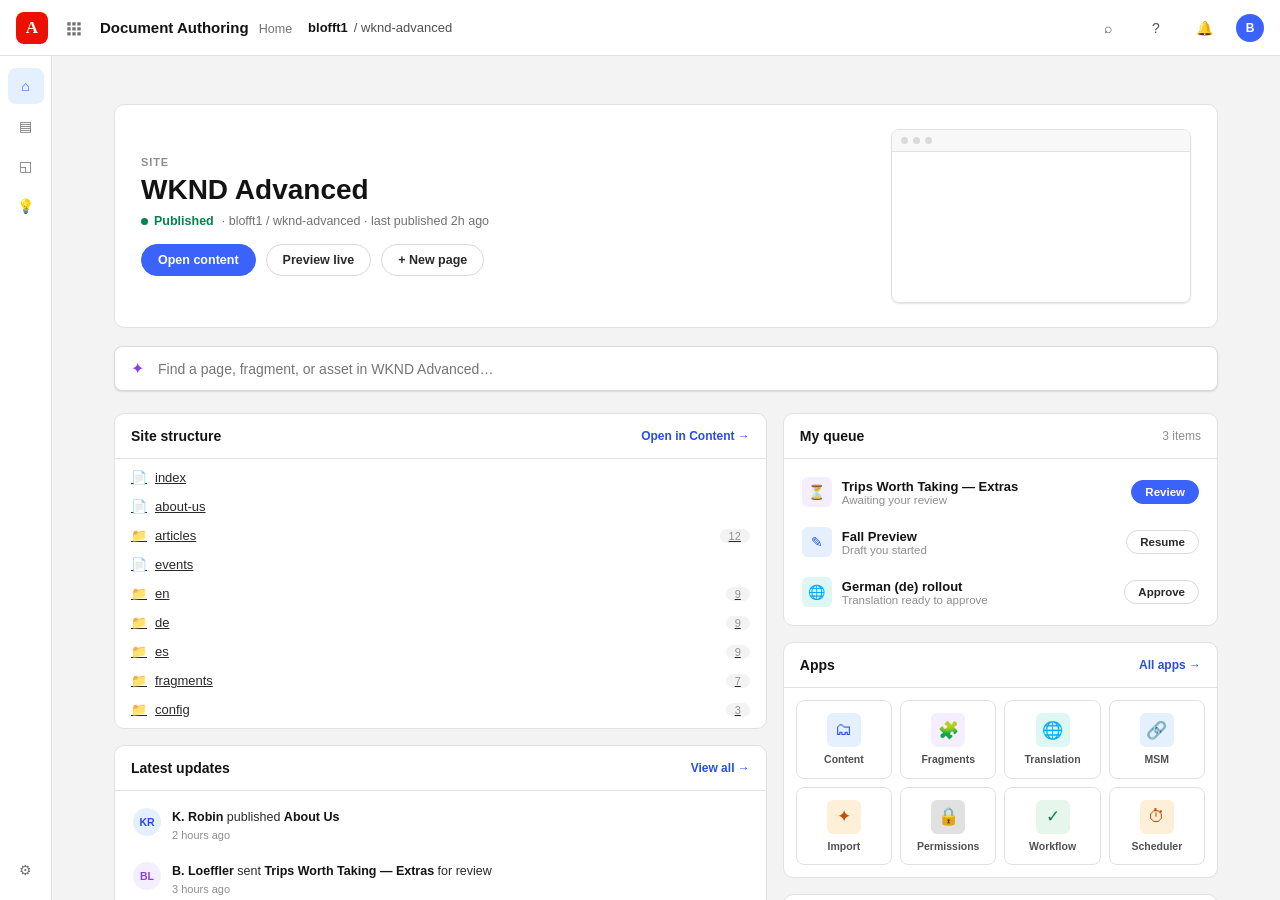
==== tools/da-redesign/index.html @ 90b1d427 "Add DA UI redesign prototype (dashboard, workspace, fragments, LLMO, apps) under tools/da-redesign C" ====
<!DOCTYPE html>
<html lang="en">
<head>
<meta charset="UTF-8">
<meta name="viewport" content="width=device-width, initial-scale=1">
<title>WKND Advanced — Document Authoring</title>
<link rel="stylesheet" href="styles.css">
</head>
<body>

  <div class="appbar">
    <div class="logomark">A</div>
    <svg class="app-switcher" id="appSwitcher" viewBox="0 0 24 24" fill="none"><path d="M4 5h4v4H4V5zm0 6h4v4H4v-4zm0 6h4v4H4v-4zm6-12h4v4h-4V5zm0 6h4v4h-4v-4zm0 6h4v4h-4v-4zm6-12h4v4h-4V5zm0 6h4v4h-4v-4zm0 6h4v4h-4v-4z" fill="currentColor"/></svg>
    <div class="app-title">Document Authoring <small>Home</small></div>
    <div class="breadcrumb"><b>blofft1</b> / wknd-advanced</div>
    <div class="appbar-spacer"></div>
    <div class="appbar-icon">⌕</div>
    <div class="appbar-icon">?</div>
    <div class="appbar-icon" title="Inbox">🔔</div>
    <div class="avatar">B</div>
  </div>

  <div class="appsw-menu" id="appswMenu">
    <div class="appsw-label">Content</div>
    <a class="appsw-item" href="workspace.html"><span class="si">🗂</span> Sites &amp; Content</a>
    <a class="appsw-item" href="fragments.html"><span class="si">🧩</span> Content Fragments</a>
    <a class="appsw-item" href="translation.html"><span class="si">🌐</span> Translation</a>
    <a class="appsw-item" href="aemcoder.html"><span class="si">✦</span> Import (AEM Coder)</a>
    <div class="appsw-label">Governance</div>
    <a class="appsw-item" href="msm.html"><span class="si">🔗</span> Multi-Site Management</a>
    <a class="appsw-item" href="#" data-app="permissions"><span class="si">🔒</span> Permissions</a>
    <a class="appsw-item" href="#" data-app="workflow"><span class="si">✓</span> Workflow &amp; Governance</a>
    <a class="appsw-item" href="#" data-app="scheduler"><span class="si">⏱</span> Scheduler</a>
  </div>

  <div class="shell">
    <div class="rail">
      <div class="rail-item active">⌂</div>
      <div class="rail-item">▤</div>
      <div class="rail-item">◱</div>
      <div class="rail-item">💡</div>
      <div class="rail-item rail-bottom">⚙</div>
    </div>

    <div class="main">
      <div class="dash">

        <!-- Site-specific hero -->
        <div class="site-hero">
          <div>
            <div class="eyebrow">Site</div>
            <h1>WKND Advanced</h1>
            <div class="meta"><span class="status published"><span class="dot"></span>Published</span> · blofft1 / wknd-advanced · last published 2h ago</div>
            <div class="hero-actions">
              <a class="btn primary" href="workspace.html">Open content</a>
              <a class="btn" href="workspace.html">Preview live</a>
              <button class="btn" id="newPageBtn">+ New page</button>
            </div>
          </div>
          <div class="hero-thumb">
            <div class="bar"><i></i><i></i><i></i></div>
            <div class="shot" style="background-image:url('https://images.unsplash.com/photo-1454496522488-7a8e488e8606?auto=format&fit=crop&w=700&q=60')"></div>
          </div>
        </div>

        <!-- Global find -->
        <div class="find">
          <div class="find-bar">✦ <input id="findInput" placeholder="Find a page, fragment, or asset in WKND Advanced…" autocomplete="off"></div>
          <div class="find-results" id="findResults"></div>
        </div>

        <!-- Dashboard -->
        <div class="dash-grid">
          <div class="dash-col">
            <div class="card">
              <div class="card-head"><h3>Site structure</h3><a href="workspace.html">Open in Content →</a></div>
              <div class="mtree" id="mtree"></div>
            </div>
            <div class="card">
              <div class="card-head"><h3>Latest updates</h3><a href="#">View all →</a></div>
              <div class="card-body" id="activity"></div>
            </div>
          </div>

          <div class="dash-col">
            <div class="card">
              <div class="card-head"><h3>My queue</h3><span style="font-size:12px;color:var(--gray-500);">3 items</span></div>
              <div class="card-body" id="queue"></div>
            </div>
            <div class="card">
              <div class="card-head"><h3>Apps</h3><a href="#" id="allApps">All apps →</a></div>
              <div class="app-mini-grid" id="appMini"></div>
            </div>
            <div class="card">
              <div class="card-head"><h3>Site status</h3></div>
              <div class="stat-list">
                <div class="stat-line"><span class="k">Publish status</span><span class="v" style="color:var(--green-700);">Published</span></div>
                <div class="stat-line"><span class="k">Last published</span><span class="v">Jul 20, 2026 · 2h ago</span></div>
                <div class="stat-line"><span class="k">Pages</span><span class="v">24</span></div>
                <div class="stat-line"><span class="k">In review</span><span class="v">1</span></div>
                <div class="stat-line"><span class="k">Locales</span><span class="v">3 · 2 in sync</span></div>
              </div>
            </div>
          </div>
        </div>

        <!-- AI Visibility (LLMO) -->
        <div class="llmo-section">
          <div class="llmo-head">
            <div class="lt"><h2>AI Visibility</h2><span class="llmo-badge">LLMO</span><span class="sub">Powered by Adobe LLM Optimizer</span></div>
            <div class="llmo-platforms">
              <span class="pf">ChatGPT</span><span class="pf">Gemini</span><span class="pf">Perplexity</span><span class="pf">Copilot</span><span class="pf">AI Overviews</span>
              <a class="btn" href="https://play.llmo.now/org/demo-org/insights/brand-presence?siteId=frescopa.coffee" target="_blank" rel="noopener">Open in LLM Optimizer →</a>
            </div>
          </div>
          <div class="llmo-metrics">
            <div class="llmo-metric"><div class="n">62<small>/100</small></div><div class="l">Visibility score</div><div class="d up">▲ 8 this week</div></div>
            <div class="llmo-metric"><div class="n">1,284</div><div class="l">Brand mentions</div><div class="d up">▲ 14%</div></div>
            <div class="llmo-metric"><div class="n">96</div><div class="l">Citations</div><div class="d down">▼ 3%</div></div>
            <div class="llmo-metric"><div class="n">18%</div><div class="l">Share of voice</div><div class="d">vs 4 competitors</div></div>
          </div>
          <div class="card">
            <div class="card-head"><h3>Opportunities · readability &amp; structure</h3><a href="workspace.html">Fix in Content →</a></div>
            <div id="llmoOps"></div>
          </div>
        </div>

      </div>
    </div>
  </div>

  <div class="modal-backdrop" id="appModalBackdrop">
    <div class="modal">
      <div class="modal-head">
        <div><h2 id="appModalTitle">—</h2><div class="modal-step-indicator">Document Authoring App</div></div>
        <div class="modal-close" id="appModalClose">✕</div>
      </div>
      <div class="modal-body" id="appModalBody"></div>
      <div class="modal-footer" style="justify-content:flex-end;">
        <button class="btn primary" id="appModalOk">Got it</button>
      </div>
    </div>
  </div>

<script>
/* ---------- Preview-app modals ---------- */
const apps = {
  permissions: { title:'Permissions', desc:'Manage who can read or write content — by group or individual, down to the folder level.', parity:'The AEM Permissions console (ACLs on the content tree).' },
  workflow: { title:'Workflow & Governance', desc:'Route content through reviews and approvals with publish gates, so nothing ships until it’s signed off.', parity:'AEM Workflow + the Inbox / task console.' },
  scheduler: { title:'Scheduler', desc:'Schedule content — and snapshots — to publish or unpublish automatically at a future date and time.', parity:'Scheduled activation / launches.' },
};
const backdrop = document.getElementById('appModalBackdrop');
function openApp(key){
  const a = apps[key]; if(!a) return;
  document.getElementById('appModalTitle').textContent = a.title;
  document.getElementById('appModalBody').innerHTML =
    `<div style="font-size:13px; line-height:1.6; color:var(--gray-800);">${a.desc}</div>` +
    `<div class="parity-note"><b>Classic AEM equivalent:</b> ${a.parity}</div>`;
  backdrop.classList.add('open');
}
function closeApp(){ backdrop.classList.remove('open'); }
document.getElementById('appModalClose').addEventListener('click', closeApp);
document.getElementById('appModalOk').addEventListener('click', closeApp);
backdrop.addEventListener('click', (e) => { if(e.target === backdrop) closeApp(); });

/* ---------- App-switcher menu ---------- */
const sw = document.getElementById('appSwitcher');
const swMenu = document.getElementById('appswMenu');
function toggleSw(e){ e.stopPropagation(); swMenu.classList.toggle('open'); }
sw.addEventListener('click', toggleSw);
document.getElementById('allApps').addEventListener('click', (e) => { e.preventDefault(); toggleSw(e); });
document.addEventListener('click', (e) => { if(!swMenu.contains(e.target) && e.target !== sw) swMenu.classList.remove('open'); });
swMenu.querySelectorAll('[data-app]').forEach((el) => el.addEventListener('click', (e) => { e.preventDefault(); swMenu.classList.remove('open'); openApp(el.dataset.app); }));

/* ---------- Find ---------- */
const findIndex = [
  { t:'Home (index)', ty:'Page', c:'c-blue', p:'/index' },
  { t:'About Us', ty:'Page', c:'c-blue', p:'/about-us' },
  { t:'Already Investing', ty:'Page', c:'c-blue', p:'/already-investing' },
  { t:'Events', ty:'Page', c:'c-blue', p:'/events' },
  { t:'Articles Index', ty:'Page', c:'c-blue', p:'/articles' },
  { t:'Trips Worth Taking — Extras', ty:'Page', c:'c-blue', p:'/extras' },
  { t:'Related Articles (Bento)', ty:'Fragment', c:'c-purple', p:'/fragments/related-articles' },
  { t:'Homepage Hero Banner', ty:'Fragment', c:'c-purple', p:'/fragments/hero-banner' },
  { t:'German (de)', ty:'Locale', c:'c-teal', p:'/de' },
  { t:'Spanish (es)', ty:'Locale', c:'c-teal', p:'/es' },
  { t:'Search Icon', ty:'Asset', c:'c-orange', p:'/icons/search.svg' },
];
const findInput = document.getElementById('findInput');
const findResults = document.getElementById('findResults');
function renderFind(){
  const q = findInput.value.toLowerCase().trim();
  if(!q){ findResults.classList.remove('open'); return; }
  const hits = findIndex.filter((r) => r.t.toLowerCase().includes(q) || r.p.toLowerCase().includes(q)).slice(0, 7);
  findResults.innerHTML = hits.length
    ? hits.map((r) => `<a class="find-row" href="workspace.html"><span class="fr-type ${r.c}">${r.ty}</span>${r.t}<span class="fr-path">${r.p}</span></a>`).join('')
    : '<div class="find-row" style="color:var(--gray-500);cursor:default;">No matches</div>';
  findResults.classList.add('open');
}
findInput.addEventListener('input', renderFind);
findInput.addEventListener('focus', renderFind);
document.addEventListener('click', (e) => { if(!document.querySelector('.find').contains(e.target)) findResults.classList.remove('open'); });

/* ---------- Site structure quick view ---------- */
const mtreeData = [
  { n:'index', ic:'📄' }, { n:'about-us', ic:'📄' }, { n:'articles', ic:'📁', c:12 },
  { n:'events', ic:'📄' }, { n:'en', ic:'📁', c:9 }, { n:'de', ic:'📁', c:9 },
  { n:'es', ic:'📁', c:9 }, { n:'fragments', ic:'📁', c:7 }, { n:'config', ic:'📁', c:3 },
];
document.getElementById('mtree').innerHTML = mtreeData.map((r) =>
  `<a class="mtree-row" href="workspace.html"><span class="mt-ic">${r.ic}</span>${r.n}${r.c ? `<span class="mt-count">${r.c}</span>` : ''}</a>`
).join('');

/* ---------- Latest updates ---------- */
const activity = [
  { av:'KR', c:'c-blue', txt:'<b>K. Robin</b> published <b>About Us</b>', t:'2 hours ago' },
  { av:'BL', c:'c-purple', txt:'<b>B. Loeffler</b> sent <b>Trips Worth Taking — Extras</b> for review', t:'3 hours ago' },
  { av:'AI', c:'c-teal', txt:'<b>AI Assistant</b> imported 4 pages via AEM Coder', t:'yesterday' },
  { av:'KR', c:'c-blue', txt:'<b>K. Robin</b> updated <b>Global Navigation</b>', t:'2 days ago' },
  { av:'BL', c:'c-purple', txt:'<b>B. Loeffler</b> created fragment <b>Author Bio</b>', t:'3 days ago' },
];
document.getElementById('activity').innerHTML = activity.map((a) =>
  `<div class="act-row"><div class="act-av ${a.c}">${a.av}</div><div class="act-txt">${a.txt}<span class="t">${a.t}</span></div></div>`
).join('');

/* ---------- My queue ---------- */
const queue = [
  { ic:'⏳', c:'c-purple', t:'Trips Worth Taking — Extras', s:'Awaiting your review', btn:'Review', prim:true },
  { ic:'✎', c:'c-blue', t:'Fall Preview', s:'Draft you started', btn:'Resume' },
  { ic:'🌐', c:'c-teal', t:'German (de) rollout', s:'Translation ready to approve', btn:'Approve' },
];
document.getElementById('queue').innerHTML = queue.map((q) =>
  `<div class="q-row"><div class="q-ic ${q.c}">${q.ic}</div><div class="q-main"><div class="qt">${q.t}</div><div class="qs">${q.s}</div></div><button class="q-btn ${q.prim ? 'primary' : ''}">${q.btn}</button></div>`
).join('');
document.querySelectorAll('#queue .q-btn').forEach((b, i) => b.addEventListener('click', () => { window.location.href = 'workspace.html'; }));

/* ---------- Apps (compact) ---------- */
const appMini = [
  { l:'Content', ic:'🗂', c:'c-blue', href:'workspace.html' },
  { l:'Fragments', ic:'🧩', c:'c-purple', href:'fragments.html' },
  { l:'Translation', ic:'🌐', c:'c-teal', href:'translation.html' },
  { l:'MSM', ic:'🔗', c:'c-blue', href:'msm.html' },
  { l:'Import', ic:'✦', c:'c-orange', href:'aemcoder.html' },
  { l:'Permissions', ic:'🔒', c:'c-gray', app:'permissions' },
  { l:'Workflow', ic:'✓', c:'c-green', app:'workflow' },
  { l:'Scheduler', ic:'⏱', c:'c-orange', app:'scheduler' },
];
document.getElementById('appMini').innerHTML = appMini.map((a) => {
  const inner = `<div class="am-tile ${a.c}">${a.ic}</div><div class="am-l">${a.l}</div>`;
  return a.href ? `<a class="app-mini" href="${a.href}">${inner}</a>` : `<div class="app-mini" data-app="${a.app}">${inner}</div>`;
}).join('');
document.querySelectorAll('#appMini [data-app]').forEach((el) => el.addEventListener('click', () => openApp(el.dataset.app)));

document.getElementById('newPageBtn').addEventListener('click', () => alert('Mockup: this would start the “New page” flow — pick a template and location, then open it in the editor.'));

/* ---------- AI Visibility (LLMO) opportunities ---------- */
const catLabel = { readability:'Readability', structure:'Structure', schema:'Schema', content:'Content' };
const llmoOps = [
  { t:'Lead the Home hero with a direct answer', d:'The hero opens with poetic copy (“The Art of the Perfect Getaway”). LLMs extract the first clear, factual sentence — add a one-line summary of what WKND is and does.', cat:'readability', impact:'high', page:'/index' },
  { t:'Add an FAQ block with FAQPage schema', d:'Q&A marked up with FAQPage schema is the single most-cited structure in AI answers. Mark up the existing questions on /faqs.', cat:'schema', impact:'high', page:'/faqs' },
  { t:'Publish llms.txt + per-page summaries', d:'Give models a machine-readable map of the site and a 2–3 sentence summary per page so they index your key facts correctly.', cat:'structure', impact:'high', page:'site-wide' },
  { t:'Break “The Idea” into scannable sub-sections', d:'Long paragraphs lower extractability. Split into short paragraphs under descriptive H2/H3 subheads.', cat:'readability', impact:'medium', page:'/index' },
  { t:'Structure trip guides as HowTo steps', d:'Format trip articles as clear numbered steps with HowTo schema so they surface for “how to plan…” prompts.', cat:'structure', impact:'medium', page:'/articles' },
  { t:'Add author bios and dates (E-E-A-T)', d:'Attribution and freshness raise trust and citation rate. Wire the Author fragments into article bylines.', cat:'content', impact:'medium', page:'/articles' },
  { t:'Add descriptive alt text and fix heading order', d:'Hero and card images lack descriptive alt text, and heading levels skip — both help models parse page meaning.', cat:'structure', impact:'low', page:'/about-us' },
  { t:'Add concrete stats and cited quotes', d:'Content with statistics and cited quotes sees ~30–40% higher LLM visibility. Add data points to your key pages.', cat:'content', impact:'low', page:'site-wide' },
];
document.getElementById('llmoOps').innerHTML = llmoOps.map((o) => `
  <div class="op-row">
    <span class="op-impact ${o.impact}"></span>
    <div class="op-main">
      <div class="ot">${o.t}</div>
      <div class="od">${o.d}</div>
      <div class="op-meta"><span class="op-cat ${o.cat}">${catLabel[o.cat]}</span><span class="op-page">${o.page}</span></div>
    </div>
    <span class="op-lift ${o.impact}">${o.impact} impact</span>
  </div>`).join('');
document.querySelectorAll('#llmoOps .op-row').forEach((r) => r.addEventListener('click', () => { window.location.href = 'workspace.html'; }));
</script>
</body>
</html>
---- tools/da-redesign/styles.css ----
:root{
  --font: 'Adobe Clean', 'Source Sans 3', -apple-system, BlinkMacSystemFont, 'Segoe UI', Roboto, Helvetica, Arial, sans-serif;
  /* Spectrum 2 gray ramp (light) */
  --gray-50:#FFFFFF; --gray-75:#F8F8F8; --gray-100:#F3F3F3; --gray-200:#E1E1E1;
  --gray-300:#DADADA; --gray-400:#C6C6C6; --gray-500:#8F8F8F; --gray-600:#717171;
  --gray-700:#505050; --gray-800:#292929; --gray-900:#131313;
  /* Spectrum 2 accent + status hues */
  --blue-100:#E5F0FE; --blue-700:#3B63FB; --blue-800:#274DEA;
  --green-100:#E7F6EC; --green-700:#05834E;
  --orange-100:#FEEFD8; --orange-700:#C24E00;
  --purple-100:#F5EEFF; --purple-700:#8B3FE0;
  --teal-100:#DEF7F4; --teal-700:#0E8A85;
  --red-100:#FFEBE7; --red-700:#D73220;
  --radius-s:6px; --radius-m:8px; --radius-l:10px; --radius-pill:999px;
  --shadow-1: 0 1px 2px rgba(27,27,27,0.08), 0 1px 1px rgba(27,27,27,0.04);
  --shadow-2: 0 4px 16px rgba(27,27,27,0.16);
}
*{box-sizing:border-box;}
body{
  margin:0; font-family:var(--font); background:var(--gray-100); color:var(--gray-900);
  font-size:14px; -webkit-font-smoothing:antialiased;
}
/* ---------- App bar ---------- */
.appbar{
  height:56px; background:var(--gray-50); border-bottom:1px solid var(--gray-200);
  display:flex; align-items:center; padding:0 16px; gap:16px; position:relative; z-index:20;
}
.logomark{
  width:32px; height:32px; border-radius:8px; background:#EB1000; color:#fff;
  display:flex; align-items:center; justify-content:center; font-weight:700; font-size:17px;
  font-family: Georgia, serif;
}
.app-switcher{ width:20px; height:20px; opacity:.6; }
.app-title{ font-weight:700; font-size:15px; color:var(--gray-900); white-space:nowrap; }
.app-title small{ font-weight:400; color:var(--gray-600); margin-left:6px; }
.breadcrumb{ display:flex; align-items:center; gap:6px; color:var(--gray-700); font-size:13px; }
.breadcrumb b{ color:var(--gray-900); font-weight:600; }
.appbar-spacer{ flex:1; }
.appbar-icon{
  width:32px; height:32px; border-radius:var(--radius-s); display:flex; align-items:center;
  justify-content:center; color:var(--gray-700); cursor:pointer;
}
.appbar-icon:hover{ background:var(--gray-100); }
.avatar{
  width:28px; height:28px; border-radius:50%; background:var(--blue-700); color:#fff;
  display:flex; align-items:center; justify-content:center; font-size:12px; font-weight:700;
}

/* ---------- Shell layout ---------- */
.shell{ display:flex; height:calc(100vh - 56px); }
.rail{
  width:52px; background:var(--gray-50); border-right:1px solid var(--gray-200);
  display:flex; flex-direction:column; align-items:center; padding:12px 0; gap:4px;
}
.rail-item{
  width:36px; height:36px; border-radius:var(--radius-m); display:flex; align-items:center;
  justify-content:center; color:var(--gray-600); cursor:pointer; position:relative;
}
.rail-item:hover{ background:var(--gray-100); }
.rail-item.active{ background:var(--blue-100); color:var(--blue-700); }
.rail-item.active::before{
  content:''; position:absolute; left:-12px; top:6px; bottom:6px; width:3px;
  background:var(--blue-700); border-radius:0 3px 3px 0;
}
.rail-bottom{ margin-top:auto; }

.main{ flex:1; overflow:auto; padding:20px 28px 40px; }

.page-header{ margin-bottom:14px; }

/* ---------- Action menu (replaces Browse/Search/Snapshots tabs) ---------- */
.action-menu{ display:flex; align-items:center; gap:14px; margin-bottom:16px; flex-wrap:wrap; }
.action-group{ display:flex; align-items:center; gap:8px; }
.action-group-label{ font-size:10px; font-weight:700; text-transform:uppercase; letter-spacing:.06em; color:var(--gray-500); margin-right:2px; }
.action-divider{ width:1px; height:22px; background:var(--gray-300); }
.action-item{
  display:flex; align-items:center; gap:6px; padding:8px 14px; border-radius:var(--radius-pill);
  border:1px solid var(--gray-300); background:var(--gray-50); font-size:12.5px; font-weight:600;
  color:var(--gray-700); cursor:pointer; text-decoration:none;
}
.action-item:hover{ border-color:var(--blue-700); color:var(--blue-700); background:var(--blue-100); }
.action-item.active{ background:var(--gray-900); border-color:var(--gray-900); color:#fff; }

/* ---------- Breadcrumb (lives inside the table card, clickable) ---------- */
.crumbs-row{ display:flex; align-items:center; gap:6px; font-size:13px; padding:10px 14px; background:var(--gray-75); border-bottom:1px solid var(--gray-200); }
.crumb-link{ cursor:pointer; padding:3px 9px; border-radius:var(--radius-s); font-weight:600; color:var(--gray-600); text-decoration:none; }
.crumb-link:hover{ background:var(--gray-200); color:var(--gray-900); }
.crumb-link.active{ color:var(--gray-900); background:var(--blue-100); }
.crumb-sep{ color:var(--gray-400); }

.parity-note{ background:var(--gray-100); color:var(--gray-700); border-radius:var(--radius-m); padding:10px 12px; font-size:12.5px; margin-top:14px; line-height:1.5; }

/* ---------- AI omnibar ---------- */
.ai-bar-wrap{ margin:4px 0 18px; }
.ai-bar{
  display:flex; align-items:center; gap:10px; background:var(--gray-50); border:1px solid var(--gray-300);
  border-radius:var(--radius-pill); padding:10px 10px 10px 18px; box-shadow:var(--shadow-1); max-width:720px; margin:0 auto;
}
.ai-bar input{ flex:1; border:none; outline:none; font-size:14px; font-family:var(--font); background:transparent; }
.ai-bar .ai-icon{ color:var(--purple-700); font-size:16px; }
.ai-bar .send{ width:30px; height:30px; border-radius:50%; border:none; background:var(--gray-900); color:#fff; cursor:pointer; display:flex; align-items:center; justify-content:center; font-size:13px; flex:0 0 auto; }
.ai-suggestions{ display:flex; gap:8px; justify-content:center; margin-top:10px; flex-wrap:wrap; }
.ai-chip{ background:var(--gray-100); border:1px solid var(--gray-200); border-radius:var(--radius-pill); padding:5px 12px; font-size:11.5px; color:var(--gray-700); cursor:pointer; }
.ai-chip:hover{ border-color:var(--gray-400); }
.ai-response{ max-width:720px; margin:12px auto 0; background:var(--purple-100); border-radius:var(--radius-m); padding:14px 16px; font-size:13px; color:var(--gray-800); line-height:1.55; display:none; }
.ai-response.show{ display:block; }
.ai-response .lbl{ font-size:10.5px; text-transform:uppercase; letter-spacing:.05em; color:var(--purple-700); font-weight:700; margin-bottom:6px; }
.ai-response .link-btn{ display:inline-block; margin-top:8px; background:#fff; border:1px solid var(--purple-700); color:var(--purple-700); border-radius:var(--radius-pill); padding:5px 12px; font-size:11.5px; font-weight:700; cursor:pointer; }

/* ---------- Page header (Translation / MSM screens) ---------- */
.page-head{ display:flex; align-items:flex-start; justify-content:space-between; gap:16px; margin-bottom:18px; }
.page-head h1{ margin:0 0 4px; font-size:20px; }
.page-head p{ margin:0; color:var(--gray-600); font-size:13px; max-width:560px; }

/* ---------- Summary strip (reused for Translation / MSM stats) ---------- */
.gov-strip{ display:flex; gap:10px; margin-bottom:18px; flex-wrap:wrap; }
.gov-chip{
  background:var(--gray-50); border:1px solid var(--gray-200); border-radius:var(--radius-m);
  padding:10px 14px; display:flex; align-items:center; gap:10px; min-width:130px;
}
.gov-chip .num{ font-size:19px; font-weight:700; color:var(--gray-900); line-height:1; }
.gov-chip .lbl{ font-size:11px; color:var(--gray-600); text-transform:uppercase; letter-spacing:.04em; }
.gov-chip.warn .num{ color:var(--orange-700); }
.gov-chip.bad .num{ color:var(--red-700); }

/* ---------- Toolbar (filters + search, one line) ---------- */
.toolbar{ display:flex; align-items:center; gap:6px; margin-bottom:12px; flex-wrap:nowrap; overflow-x:auto; }
.chip-filter{
  padding:4px 10px; border-radius:var(--radius-pill); border:1px solid var(--gray-300);
  background:var(--gray-50); font-size:11px; font-weight:600; color:var(--gray-700); cursor:pointer;
  white-space:nowrap; flex:0 0 auto;
}
.chip-filter:hover{ border-color:var(--gray-400); }
.chip-filter.active{ background:var(--gray-900); border-color:var(--gray-900); color:#fff; }
.search-box{
  margin-left:auto; display:flex; align-items:center; gap:6px; background:var(--gray-50);
  border:1px solid var(--gray-300); border-radius:var(--radius-m); padding:5px 10px; width:190px; flex:0 0 auto;
}
.search-box input{ border:none; outline:none; font-size:12.5px; width:100%; background:transparent; font-family:var(--font); }

/* ---------- Table ---------- */
.table-card{ background:var(--gray-50); border:1px solid var(--gray-200); border-radius:var(--radius-l); overflow:hidden; }
table{ width:100%; border-collapse:collapse; }
thead th{
  text-align:left; font-size:11px; text-transform:uppercase; letter-spacing:.04em; color:var(--gray-600);
  padding:10px 14px; border-bottom:1px solid var(--gray-200); background:var(--gray-75); font-weight:700;
}
thead th[data-key]{ cursor:pointer; user-select:none; }
thead th[data-key]:hover{ color:var(--gray-900); }
.sort-arrow{ font-size:9px; margin-left:3px; color:var(--blue-700); }
tbody td{ padding:10px 14px; border-bottom:1px solid var(--gray-100); font-size:13.5px; vertical-align:middle; }
tbody tr{ cursor:pointer; }
tbody tr:hover{ background:var(--blue-100); }
tbody tr:last-child td{ border-bottom:none; }
.name-cell{ display:flex; align-items:center; gap:8px; font-weight:600; color:var(--gray-900); }
.name-cell .ic{ width:16px; height:16px; flex:0 0 auto; color:var(--gray-600); }
.title-cell{ color:var(--gray-700); }
.muted{ color:var(--gray-400); font-style:italic; }
.badge{
  display:inline-flex; align-items:center; padding:3px 10px; border-radius:var(--radius-pill);
  font-size:11px; font-weight:700;
}
.b-page{ background:var(--blue-100); color:var(--blue-800); }
.b-fragment{ background:var(--purple-100); color:var(--purple-700); }
.b-config{ background:var(--gray-200); color:var(--gray-700); }
.b-locale{ background:var(--teal-100); color:var(--teal-700); }
.b-asset{ background:var(--orange-100); color:var(--orange-700); }
.status{ display:inline-flex; align-items:center; gap:6px; font-size:12.5px; font-weight:600; }
.status .dot{ width:7px; height:7px; border-radius:50%; }
.status.published .dot{ background:var(--green-700); }
.status.published{ color:var(--green-700); }
.status.review .dot{ background:var(--purple-700); }
.status.review{ color:var(--purple-700); }
.status.draft .dot{ background:var(--gray-500); }
.status.draft{ color:var(--gray-600); }
.status.in-sync .dot{ background:var(--green-700); }
.status.in-sync{ color:var(--green-700); }
.status.needs-update .dot{ background:var(--orange-700); }
.status.needs-update{ color:var(--orange-700); }
.status.diverged .dot{ background:var(--red-700); }
.status.diverged{ color:var(--red-700); }
.status.source .dot{ background:var(--gray-400); }
.status.source{ color:var(--gray-600); }
.status.in-progress .dot{ background:var(--blue-700); }
.status.in-progress{ color:var(--blue-700); }
.modified{ color:var(--gray-600); font-size:12.5px; }
.more-btn{ color:var(--gray-500); cursor:pointer; padding:4px 8px; }

/* ---------- Drawer ---------- */
.backdrop{
  position:fixed; inset:0; background:rgba(27,27,27,0.15); opacity:0; pointer-events:none;
  transition:opacity .2s ease; z-index:29;
}
.backdrop.open{ opacity:1; pointer-events:auto; }
.drawer{
  position:fixed; top:56px; right:0; bottom:0; width:380px; background:var(--gray-50);
  border-left:1px solid var(--gray-200); box-shadow:var(--shadow-2); transform:translateX(100%);
  transition:transform .22s ease; z-index:30; overflow-y:auto;
}
.drawer.open{ transform:translateX(0); }
.drawer-head{ padding:18px 20px; border-bottom:1px solid var(--gray-200); display:flex; align-items:flex-start; gap:12px; }
.drawer-head .t{ flex:1; }
.drawer-head h2{ margin:0 0 2px; font-size:17px; }
.drawer-head p{ margin:0; font-size:12.5px; color:var(--gray-600); }
.drawer-close{ cursor:pointer; color:var(--gray-500); font-size:18px; line-height:1; padding:4px; }
.drawer-body{ padding:18px 20px; }
.prop-row{ display:flex; justify-content:space-between; padding:9px 0; border-bottom:1px solid var(--gray-100); font-size:13px; gap:12px; }
.prop-row .k{ color:var(--gray-600); flex:0 0 110px; }
.prop-row .v{ color:var(--gray-900); font-weight:600; text-align:right; }
.drawer-actions{ display:flex; gap:8px; margin-top:18px; flex-wrap:wrap; }
.btn{ border-radius:var(--radius-pill); padding:8px 16px; font-size:12.5px; font-weight:700; cursor:pointer; border:1px solid var(--gray-300); background:#fff; color:var(--gray-800); }
.btn.primary{ background:var(--blue-700); border-color:var(--blue-700); color:#fff; }
.btn.primary:hover{ background:var(--blue-800); }
.btn:hover{ background:var(--gray-100); }
.btn:disabled{ opacity:.45; cursor:not-allowed; }
.review-note{ background:var(--purple-100); color:var(--purple-700); border-radius:var(--radius-m); padding:10px 12px; font-size:12.5px; margin-top:14px; line-height:1.5; }

/* ---------- Modal / multi-step wizard (Translation, MSM) ---------- */
.modal-backdrop{
  position:fixed; inset:0; background:rgba(27,27,27,0.35); display:none; align-items:center;
  justify-content:center; z-index:50; padding:20px;
}
.modal-backdrop.open{ display:flex; }
.modal{ background:var(--gray-50); border-radius:var(--radius-m); width:480px; max-width:100%; max-height:88vh; overflow-y:auto; box-shadow:var(--shadow-2); }
.modal-head{ padding:18px 20px; border-bottom:1px solid var(--gray-200); display:flex; justify-content:space-between; align-items:flex-start; }
.modal-head h2{ margin:0; font-size:16px; }
.modal-step-indicator{ font-size:11px; color:var(--gray-600); text-transform:uppercase; letter-spacing:.04em; margin-top:4px; font-weight:700; }
.modal-close{ cursor:pointer; color:var(--gray-500); font-size:18px; line-height:1; padding:4px; }
.modal-body{ padding:20px; font-size:13px; line-height:1.6; color:var(--gray-800); }
.modal-body h3{ font-size:13px; margin:0 0 10px; }
.modal-footer{ padding:14px 20px; border-top:1px solid var(--gray-200); display:flex; justify-content:space-between; gap:8px; }
.wizard-option{
  display:flex; align-items:flex-start; gap:10px; padding:10px 12px; border:1px solid var(--gray-200);
  border-radius:var(--radius-m); margin-bottom:8px; cursor:pointer;
}
.wizard-option:hover{ border-color:var(--gray-400); }
.wizard-option input{ margin-top:2px; }
.wizard-option .lbl{ font-weight:600; }
.wizard-option .desc{ font-size:11.5px; color:var(--gray-600); margin-top:2px; font-weight:400; }
.wizard-summary-line{ display:flex; justify-content:space-between; padding:8px 0; border-bottom:1px solid var(--gray-100); font-size:13px; }
.wizard-summary-line:last-child{ border-bottom:none; }
.success-box{ text-align:center; padding:10px 0 4px; }
.success-icon{
  width:48px; height:48px; border-radius:50%; background:var(--green-100); color:var(--green-700);
  display:flex; align-items:center; justify-content:center; font-size:24px; margin:0 auto 14px;
}

/* ---------- Redesign annotation mode ---------- */
.anno-toggle{
  display:flex; align-items:center; gap:8px; background:var(--gray-900); color:#fff; border-radius:var(--radius-pill);
  padding:6px 14px 6px 6px; font-size:12px; font-weight:600; cursor:pointer; position:fixed; bottom:20px; left:64px; z-index:40;
  box-shadow:var(--shadow-2);
}
.anno-toggle .sw{ width:34px; height:18px; border-radius:999px; background:rgba(255,255,255,.25); position:relative; transition:.15s; }
.anno-toggle .sw::after{ content:''; position:absolute; top:2px; left:2px; width:14px; height:14px; border-radius:50%; background:#fff; transition:.15s; }
.anno-toggle.on .sw{ background:var(--purple-700); }
.anno-toggle.on .sw::after{ left:18px; }
.anno-pin{
  display:none; position:absolute; width:20px; height:20px; border-radius:50%; background:var(--purple-700);
  color:#fff; font-size:11px; font-weight:700; align-items:center; justify-content:center; z-index:15;
  box-shadow:0 0 0 3px rgba(139,63,224,0.25);
}
body.anno-on .anno-pin{ display:flex; }
.anno-legend{
  display:none; position:fixed; bottom:20px; right:20px; width:300px; background:var(--gray-900); color:#fff;
  border-radius:var(--radius-m); padding:16px 18px; font-size:12.5px; line-height:1.5; z-index:40; box-shadow:var(--shadow-2);
}
body.anno-on .anno-legend{ display:block; }
.anno-legend h3{ margin:0 0 10px; font-size:13px; }
.anno-legend .row{ display:flex; gap:10px; margin-bottom:10px; }
.anno-legend .row:last-child{ margin-bottom:0; }
.anno-legend .num{ flex:0 0 auto; width:18px; height:18px; border-radius:50%; background:var(--purple-700); display:flex; align-items:center; justify-content:center; font-size:10.5px; font-weight:700; }
.anno-legend .txt b{ display:block; margin-bottom:2px; }
.anno-legend .txt span{ color:var(--gray-300); }

/* ---------- Multi-select: checkbox column + row highlight ---------- */
.col-check{ width:40px; text-align:center; }
.col-check input{ width:15px; height:15px; cursor:pointer; accent-color:var(--blue-700); vertical-align:middle; }
tbody tr.row-selected,
tbody tr.row-selected:hover{ background:var(--blue-100); }

/* ---------- Selection action bar (bottom) ---------- */
.selection-bar{
  position:fixed; left:50%; bottom:20px; transform:translate(-50%, 160%);
  width:min(900px, calc(100% - 40px)); background:var(--blue-700); color:#fff;
  border-radius:var(--radius-m); box-shadow:var(--shadow-2); display:flex; align-items:center;
  justify-content:space-between; gap:16px; padding:10px 14px; z-index:45; transition:transform .24s ease;
}
.selection-bar.open{ transform:translate(-50%, 0); }
.selection-bar .sel-left{ display:flex; align-items:center; gap:12px; font-size:13px; font-weight:600; white-space:nowrap; }
.selection-bar .sel-x{ cursor:pointer; font-size:14px; opacity:.9; padding:3px 7px; border-radius:var(--radius-s); }
.selection-bar .sel-x:hover{ background:rgba(255,255,255,.18); }
.selection-bar .sel-actions{ display:flex; align-items:center; gap:2px; flex-wrap:wrap; justify-content:flex-end; }
.selection-bar .sel-actions button{
  background:transparent; border:none; color:#fff; font-family:var(--font); font-size:12.5px; font-weight:600;
  cursor:pointer; padding:7px 11px; border-radius:var(--radius-s); display:flex; align-items:center; gap:5px; white-space:nowrap;
}
.selection-bar .sel-actions button:hover{ background:rgba(255,255,255,.18); }

/* ---------- Metadata popover (⋯) ---------- */
.meta-popover{
  position:fixed; width:300px; background:var(--gray-50); border:1px solid var(--gray-200);
  border-radius:var(--radius-m); box-shadow:var(--shadow-2); z-index:60; padding:8px 0; font-size:12.5px;
  animation:mpIn .12s ease;
}
@keyframes mpIn{ from{ opacity:0; transform:translateY(-4px);} to{ opacity:1; transform:none;} }
.meta-popover .mp-head{ font-size:10.5px; text-transform:uppercase; letter-spacing:.05em; color:var(--gray-500); font-weight:700; padding:2px 14px 8px; border-bottom:1px solid var(--gray-100); }
.meta-popover .mp-row{ display:flex; justify-content:space-between; gap:12px; padding:5px 14px; }
.meta-popover .mp-k{ color:var(--gray-600); flex:0 0 auto; }
.meta-popover .mp-v{ color:var(--gray-900); font-weight:600; text-align:right; word-break:break-word; }
.meta-popover .mp-actions{ border-top:1px solid var(--gray-100); margin-top:6px; padding:8px 12px 4px; }
.meta-popover .mp-btn{ width:100%; text-align:left; background:var(--gray-100); border:1px solid var(--gray-200); border-radius:var(--radius-s); padding:8px 10px; font-size:12px; font-weight:600; color:var(--gray-800); cursor:pointer; font-family:var(--font); }
.meta-popover .mp-btn:hover{ border-color:var(--blue-700); color:var(--blue-700); background:var(--blue-100); }

/* ---------- Toast ---------- */
.toast{
  position:fixed; bottom:88px; left:50%; transform:translate(-50%, 20px); background:var(--gray-900); color:#fff;
  padding:10px 18px; border-radius:var(--radius-pill); font-size:12.5px; font-weight:600; z-index:70; opacity:0;
  pointer-events:none; transition:.2s ease; box-shadow:var(--shadow-2); max-width:90%;
}
.toast.show{ opacity:1; transform:translate(-50%, 0); }

/* ---------- Experience Workspace (canvas editor — matches da.live/canvas) ---------- */
.canvas-body{ background:var(--gray-100); }
.cv-topbar{ height:52px; background:var(--gray-50); border-bottom:1px solid var(--gray-200); display:flex; align-items:center; gap:14px; padding:0 14px; position:relative; z-index:20; }
.cv-crumb{ font-size:13px; color:var(--gray-600); display:flex; align-items:center; gap:6px; }
.cv-crumb a{ color:var(--gray-600); text-decoration:none; }
.cv-crumb a:hover{ color:var(--blue-700); }
.cv-crumb b{ color:var(--gray-900); font-weight:600; }
.cv-top-action{ font-size:13px; color:var(--gray-700); cursor:pointer; display:flex; align-items:center; gap:6px; padding:6px 8px; border-radius:var(--radius-s); }
.cv-top-action:hover{ background:var(--gray-100); }
.cv-top-icon{ width:32px; height:32px; border-radius:var(--radius-s); display:flex; align-items:center; justify-content:center; color:var(--gray-700); cursor:pointer; }
.cv-top-icon:hover{ background:var(--gray-100); }
.cv-send{ width:32px; height:32px; border-radius:var(--radius-s); border:none; background:var(--blue-700); color:#fff; font-size:14px; cursor:pointer; display:flex; align-items:center; justify-content:center; }
.cv-send:hover{ background:var(--blue-800); }

.cv-shell{ display:flex; height:calc(100vh - 52px); }
.cv-ai{ width:320px; flex:0 0 auto; background:var(--gray-50); border-right:1px solid var(--gray-200); display:flex; flex-direction:column; padding:20px 18px; }
.cv-ai-center{ margin:auto; text-align:center; }
.cv-ai-center h2{ font-size:20px; margin:0 0 10px; }
.cv-ai-center p{ font-size:14px; color:var(--gray-600); margin:0; }
.cv-ai-box{ display:flex; align-items:center; gap:8px; border:1px solid var(--gray-300); border-radius:var(--radius-m); padding:10px 12px; background:#fff; }
.cv-ai-box input{ flex:1; border:none; outline:none; font-size:13px; font-family:var(--font); background:transparent; }
.cv-ai-plus{ width:24px; height:24px; border-radius:50%; border:1px solid var(--gray-300); background:var(--gray-50); cursor:pointer; font-size:14px; color:var(--gray-600); flex:0 0 auto; }
.cv-ai-note{ font-size:11px; color:var(--gray-500); margin:12px 2px 0; line-height:1.5; }
.cv-ai-note a{ color:var(--gray-700); font-weight:600; }

.cv-canvas-col{ flex:1; display:flex; flex-direction:column; min-width:0; background:var(--gray-100); }
.cv-canvas-toolbar{ height:48px; display:flex; align-items:center; justify-content:space-between; padding:0 16px; border-bottom:1px solid var(--gray-200); background:var(--gray-50); }
.cv-tb-left{ display:flex; gap:2px; flex:1; }
.cv-tb-left button, .cv-split{ width:30px; height:30px; border:none; background:transparent; border-radius:var(--radius-s); cursor:pointer; color:var(--gray-600); font-size:14px; }
.cv-tb-left button:hover, .cv-split:hover{ background:var(--gray-100); }
.cv-tb-center{ display:flex; align-items:center; gap:10px; }
.cv-tb-right{ flex:1; }
.cv-seg{ display:flex; border:1px solid var(--gray-300); border-radius:var(--radius-s); overflow:hidden; }
.cv-seg button{ border:none; background:var(--gray-50); padding:6px 16px; font-size:12.5px; font-weight:600; color:var(--gray-700); cursor:pointer; font-family:var(--font); }
.cv-seg button.active{ background:var(--gray-200); color:var(--gray-900); }
.cv-canvas-scroll{ flex:1; overflow:auto; display:flex; justify-content:center; padding:26px 20px 60px; }
.cv-doc{ width:640px; max-width:100%; }
.cv-block{ border:1px solid var(--gray-300); background:var(--gray-50); }
.cv-block-head{ text-align:center; font-size:12px; color:var(--gray-600); padding:8px; border-bottom:1px solid var(--gray-200); background:var(--gray-75); }
.cv-hero-img, .cv-img{ background-size:cover; background-position:center; background-color:var(--teal-100); }
.cv-block .cv-hero-img{ margin:14px; height:260px; }
.cv-img{ height:280px; margin:14px 0; border:1px solid var(--gray-200); }
.cv-text{ text-align:center; font-size:15px; color:var(--gray-800); padding:18px; outline:none; letter-spacing:.02em; }
.cv-text:focus{ background:var(--blue-100); border-radius:4px; }

.cv-files{ width:290px; flex:0 0 auto; background:var(--gray-50); border-left:1px solid var(--gray-200); overflow-y:auto; }
.cv-files-head{ display:flex; align-items:center; gap:8px; font-size:13px; font-weight:600; padding:14px 16px; border-bottom:1px solid var(--gray-200); }
.cv-tree{ padding:8px 6px; }
.cv-tree-root{ display:flex; align-items:center; gap:6px; font-size:13px; font-weight:600; color:var(--gray-800); padding:6px 8px; }
.cv-tree-item{ display:flex; align-items:center; gap:6px; font-size:13px; color:var(--gray-700); padding:5px 8px 5px 26px; border-radius:var(--radius-s); cursor:pointer; }
.cv-tree-item:hover{ background:var(--gray-100); }
.cv-tree-item.active{ background:var(--blue-100); color:var(--blue-700); font-weight:600; }
.cv-tree-item .tw{ width:10px; text-align:center; color:var(--gray-400); font-size:10px; flex:0 0 auto; }

/* ---------- AEM Coder / Experience Modernization Console (aemcoder.adobe.io) ---------- */
.ac-topbar{ height:52px; background:var(--gray-50); border-bottom:1px solid var(--gray-200); display:flex; align-items:center; gap:12px; padding:0 16px; position:relative; z-index:20; }
.ac-title{ font-weight:700; font-size:15px; color:var(--gray-900); }
.ac-back{ font-size:12.5px; color:var(--gray-600); text-decoration:none; padding:5px 10px; border-radius:var(--radius-s); border:1px solid var(--gray-300); }
.ac-back:hover{ border-color:var(--blue-700); color:var(--blue-700); }
.ac-support{ font-size:12.5px; color:var(--gray-700); cursor:pointer; padding:6px 10px; border-radius:var(--radius-s); }
.ac-support:hover{ background:var(--gray-100); }

.ac-shell{ display:flex; height:calc(100vh - 52px); }

/* Left: chat */
.ac-chat{ width:420px; flex:0 0 auto; background:var(--gray-50); border-right:1px solid var(--gray-200); display:flex; flex-direction:column; }
.ac-chat-body{ flex:1; overflow-y:auto; padding:18px; display:flex; flex-direction:column; gap:16px; }
.ac-msg{ max-width:92%; }
.ac-msg .who{ font-size:10.5px; text-transform:uppercase; letter-spacing:.05em; font-weight:700; margin-bottom:5px; }
.ac-msg.agent .who{ color:var(--purple-700); }
.ac-msg.user{ align-self:flex-end; text-align:right; }
.ac-msg.user .who{ color:var(--gray-500); }
.ac-msg .bubble{ display:inline-block; text-align:left; font-size:13px; line-height:1.55; padding:11px 14px; border-radius:var(--radius-m); }
.ac-msg.agent .bubble{ background:#fff; border:1px solid var(--gray-200); color:var(--gray-800); }
.ac-msg.user .bubble{ background:var(--blue-700); color:#fff; }
.ac-plan{ margin:10px 0 2px; border:1px solid var(--gray-200); border-radius:var(--radius-m); background:var(--gray-75); padding:10px 12px; }
.ac-plan .pl-head{ font-size:11px; font-weight:700; color:var(--gray-600); text-transform:uppercase; letter-spacing:.04em; margin-bottom:8px; }
.ac-plan .pl-step{ display:flex; align-items:flex-start; gap:8px; font-size:12.5px; color:var(--gray-800); padding:4px 0; }
.ac-plan .pl-step .pl-ck{ flex:0 0 auto; width:16px; height:16px; border-radius:50%; background:var(--green-100); color:var(--green-700); font-size:10px; display:flex; align-items:center; justify-content:center; margin-top:1px; }
.ac-plan .pl-step.pending .pl-ck{ background:var(--gray-200); color:var(--gray-500); }
.ac-chips{ display:flex; flex-wrap:wrap; gap:8px; }
.ac-chip{ background:#fff; border:1px solid var(--gray-300); border-radius:var(--radius-pill); padding:7px 13px; font-size:12px; color:var(--gray-700); cursor:pointer; }
.ac-chip:hover{ border-color:var(--blue-700); color:var(--blue-700); }

.ac-input-wrap{ border-top:1px solid var(--gray-200); padding:12px 14px; background:var(--gray-50); }
.ac-input{ border:1px solid var(--gray-300); border-radius:var(--radius-m); background:#fff; padding:10px 12px; }
.ac-input textarea{ width:100%; border:none; outline:none; resize:none; font-family:var(--font); font-size:13px; background:transparent; min-height:38px; }
.ac-input-tools{ display:flex; align-items:center; gap:6px; margin-top:8px; }
.ac-mode{ display:flex; border:1px solid var(--gray-300); border-radius:var(--radius-pill); overflow:hidden; }
.ac-mode button{ border:none; background:var(--gray-50); padding:5px 12px; font-size:11.5px; font-weight:600; color:var(--gray-700); cursor:pointer; font-family:var(--font); display:flex; align-items:center; gap:5px; }
.ac-mode button.active{ background:var(--gray-900); color:#fff; }
.ac-tool-icon{ width:30px; height:30px; border-radius:var(--radius-s); border:1px solid transparent; background:transparent; color:var(--gray-600); cursor:pointer; font-size:14px; }
.ac-tool-icon:hover{ background:var(--gray-100); border-color:var(--gray-200); }
.ac-send{ margin-left:auto; width:32px; height:32px; border-radius:var(--radius-s); border:none; background:var(--blue-700); color:#fff; font-size:14px; cursor:pointer; }
.ac-send:hover{ background:var(--blue-800); }

/* Right: workspace */
.ac-work{ flex:1; min-width:0; display:flex; flex-direction:column; background:var(--gray-100); position:relative; }
.ac-work-tabs{ display:flex; align-items:center; gap:4px; padding:8px 14px; border-bottom:1px solid var(--gray-200); background:var(--gray-50); }
.ac-tab{ padding:6px 12px; border-radius:var(--radius-s); font-size:12.5px; font-weight:600; color:var(--gray-600); cursor:pointer; border:1px solid transparent; display:flex; align-items:center; gap:6px; }
.ac-tab:hover{ background:var(--gray-100); }
.ac-tab.active{ background:var(--blue-100); color:var(--blue-700); }
.ac-work-tools{ margin-left:auto; display:flex; gap:2px; }
.ac-work-body{ flex:1; overflow:auto; padding:20px; }

/* Preview view */
.ac-browser{ max-width:760px; margin:0 auto; background:#fff; border:1px solid var(--gray-200); border-radius:var(--radius-m); box-shadow:var(--shadow-1); overflow:hidden; }
.ac-browser-bar{ display:flex; align-items:center; gap:6px; padding:9px 12px; border-bottom:1px solid var(--gray-200); background:var(--gray-75); }
.ac-browser-bar .dot{ width:10px; height:10px; border-radius:50%; background:var(--gray-300); }
.ac-browser-url{ margin-left:8px; font-size:11.5px; color:var(--gray-500); background:var(--gray-100); border-radius:var(--radius-pill); padding:3px 12px; flex:1; }
.ac-page-hero{ height:240px; background-size:cover; background-position:center; }
.ac-page-body{ padding:28px 32px; }
.ac-page-body h1{ margin:0 0 10px; font-size:26px; }
.ac-page-body p{ margin:0 0 12px; font-size:14px; color:var(--gray-700); line-height:1.6; }

/* Code / document / diff views */
.ac-code{ max-width:760px; margin:0 auto; background:var(--gray-900); color:#EDEDED; border-radius:var(--radius-m); padding:18px 20px; font-family:'SF Mono',ui-monospace,Menlo,monospace; font-size:12.5px; line-height:1.7; overflow:auto; white-space:pre; }
.ac-doc-table{ max-width:760px; margin:0 auto; background:#fff; border:1px solid var(--gray-200); border-radius:var(--radius-m); overflow:hidden; }
.ac-doc-table .dt-row{ display:flex; border-bottom:1px solid var(--gray-100); }
.ac-doc-table .dt-row:last-child{ border-bottom:none; }
.ac-doc-table .dt-k{ flex:0 0 160px; background:var(--gray-75); padding:12px 14px; font-weight:700; font-size:12.5px; color:var(--gray-700); border-right:1px solid var(--gray-200); }
.ac-doc-table .dt-v{ padding:12px 14px; font-size:13px; color:var(--gray-800); }
.ac-changes{ max-width:760px; margin:0 auto; }
.ac-changes-head{ display:flex; align-items:center; justify-content:space-between; margin-bottom:12px; }
.ac-changes-head h3{ margin:0; font-size:14px; }
.ac-file{ display:flex; align-items:center; gap:10px; background:#fff; border:1px solid var(--gray-200); border-radius:var(--radius-s); padding:10px 12px; margin-bottom:6px; font-size:12.5px; }
.ac-file .fname{ font-family:'SF Mono',ui-monospace,Menlo,monospace; color:var(--gray-800); flex:1; }
.ac-file .adds{ color:var(--green-700); font-weight:700; }
.ac-file .dels{ color:var(--red-700); font-weight:700; }
.ac-file .new-badge{ font-size:10px; font-weight:700; text-transform:uppercase; background:var(--green-100); color:var(--green-700); padding:2px 7px; border-radius:var(--radius-pill); }

/* Demo banner */
.ac-banner{ position:absolute; left:0; right:0; bottom:0; background:var(--gray-900); color:#fff; display:flex; align-items:center; justify-content:center; gap:14px; padding:10px 16px; font-size:12.5px; }
.ac-banner .btn{ padding:6px 14px; }
.ac-hidden{ display:none !important; }

/* ---------- Unified Experience Workspace: Site / Layout / Content / Side-by-side ---------- */
.ews-hidden{ display:none !important; }
body.mode-editor .anno-toggle, body.mode-editor .anno-legend, body.mode-editor .anno-pin{ display:none !important; }
.ews-seg{ display:inline-flex; border:1px solid var(--gray-300); border-radius:var(--radius-s); overflow:hidden; }
.ews-seg button{ border:none; border-left:1px solid var(--gray-200); background:var(--gray-50); padding:6px 14px; font-size:12.5px; font-weight:600; color:var(--gray-700); cursor:pointer; font-family:var(--font); display:flex; align-items:center; gap:6px; }
.ews-seg button:first-child{ border-left:none; }
.ews-seg button.active{ background:var(--gray-900); color:#fff; }
.ews-modebar{ display:flex; justify-content:center; margin:2px 0 16px; }

/* rendered vs blocks content, driven by data-mode */
.cv-canvas-scroll .ews-canvas{ width:100%; display:flex; justify-content:center; gap:20px; align-items:flex-start; }
.ews-canvas .render-doc, .ews-canvas .blocks-doc{ width:640px; max-width:100%; }
.ews-canvas[data-mode="layout"] .blocks-doc{ display:none; }
.ews-canvas[data-mode="content"] .render-doc{ display:none; }
.ews-canvas[data-mode="sbs"] .render-doc, .ews-canvas[data-mode="sbs"] .blocks-doc{ width:50%; }

/* Rendered WKND page (Layout) */
.wknd-site{ background:#fff; border:1px solid var(--gray-200); border-radius:var(--radius-m); overflow:hidden; box-shadow:var(--shadow-1); font-family:Georgia,'Times New Roman',serif; }
.wknd-nav{ display:flex; align-items:center; gap:16px; padding:14px 20px; border-bottom:1px solid var(--gray-100); }
.wknd-logo{ font-family:var(--font); font-weight:800; letter-spacing:2px; font-size:20px; }
.wknd-nav nav{ display:flex; gap:14px; flex:1; font-family:var(--font); font-size:10.5px; font-weight:700; letter-spacing:.04em; color:var(--gray-800); flex-wrap:wrap; align-items:center; }
.wknd-search{ font-family:var(--font); font-size:12px; color:var(--gray-400); border:1px solid var(--gray-200); border-radius:var(--radius-pill); padding:5px 14px; }
.wknd-hero{ height:300px; background-size:cover; background-position:center; display:flex; align-items:center; padding:0 40px; }
.wknd-eyebrow{ font-family:var(--font); font-size:12px; letter-spacing:.18em; color:var(--gray-800); margin-bottom:10px; }
.wknd-hero h1{ font-size:40px; line-height:1.05; margin:0; color:var(--gray-900); }
.wknd-hero h1 em{ color:var(--orange-700); font-style:italic; }
.wknd-card{ margin:-32px 40px 0; position:relative; background:#fff; border:1px solid var(--gray-200); border-radius:14px; padding:22px 26px; text-align:center; font-size:15px; color:var(--gray-700); box-shadow:var(--shadow-1); }
.wknd-card a{ color:var(--orange-700); text-decoration:underline; }
.wknd-idea{ padding:34px 40px 40px; background:linear-gradient(#F6EFE6,#fff); }
.wknd-idea h2{ font-size:30px; margin:0; }
.wknd-idea h2::after{ content:''; display:block; width:36px; height:3px; background:var(--orange-700); margin-top:8px; }
.wknd-idea p{ font-size:14px; line-height:1.7; color:var(--gray-800); margin:16px 0 0; }

/* Block structure (Content) */
.blk{ border:1px solid var(--gray-300); background:var(--gray-50); margin-bottom:14px; }
.blk-head{ text-align:center; font-size:12px; color:var(--gray-600); padding:8px; border-bottom:1px solid var(--gray-200); background:var(--gray-75); font-weight:600; }
.blk-body{ padding:14px; }
.blk-img{ height:200px; background-size:cover; background-position:center; border:1px solid var(--gray-200); margin-bottom:12px; background-color:var(--teal-100); }
.blk-text{ font-size:13px; color:var(--gray-700); padding:4px 0; }
.blk-h{ font-family:Georgia,serif; font-size:22px; color:var(--gray-900); padding:4px 0; }
.blk-h em{ color:var(--orange-700); font-style:italic; }
.blk-meta{ width:100%; border-collapse:collapse; }
.blk-meta td{ border:1px solid var(--gray-200); padding:10px 12px; font-size:13px; color:var(--gray-800); }
.blk-meta td:first-child{ background:var(--gray-75); font-weight:600; width:40%; }

/* ---------- Right rail: panel selector (Editor / Outline / Files / Versions / Properties) ---------- */
.cv-rail-head{ position:relative; padding:12px 14px; border-bottom:1px solid var(--gray-200); }
.rail-select{ display:flex; align-items:center; gap:8px; width:100%; background:transparent; border:none; font-family:var(--font); font-size:13px; font-weight:600; color:var(--gray-800); cursor:pointer; padding:2px; }
.rail-select .ca{ margin-left:auto; color:var(--gray-500); }
.rail-menu{ position:absolute; top:46px; left:10px; right:10px; background:var(--gray-50); border:1px solid var(--gray-200); border-radius:var(--radius-m); box-shadow:var(--shadow-2); z-index:30; padding:6px; }
.rail-menu-item{ display:flex; align-items:center; gap:8px; padding:8px 10px; border-radius:var(--radius-s); font-size:13px; color:var(--gray-800); cursor:pointer; }
.rail-menu-item:hover{ background:var(--gray-100); }
.rail-menu-item.active{ background:var(--gray-100); font-weight:600; }
.rail-menu-item .ck{ margin-left:auto; color:var(--blue-700); font-weight:700; }
.rail-panel{ padding:12px; }

/* Outline */
.outline-list{ display:flex; flex-direction:column; gap:6px; }
.outline-row{ display:flex; align-items:center; gap:8px; border:1px solid var(--gray-200); border-radius:var(--radius-s); padding:8px 10px; background:#fff; cursor:pointer; }
.outline-row.selected{ border-color:var(--blue-700); background:var(--blue-100); }
.outline-row.dragging{ opacity:.4; }
.outline-row .oh{ cursor:grab; color:var(--gray-400); font-size:12px; flex:0 0 auto; }
.outline-row .olabel{ flex:1; font-size:13px; font-weight:600; color:var(--gray-800); outline:none; }
.outline-row .olabel.empty{ font-weight:400; font-style:italic; color:var(--gray-400); }
.outline-row .otype{ font-size:10px; font-weight:700; text-transform:uppercase; letter-spacing:.04em; color:var(--purple-700); background:var(--purple-100); padding:2px 6px; border-radius:var(--radius-pill); }
.outline-row .oact{ display:none; gap:2px; flex:0 0 auto; }
.outline-row:hover .oact, .outline-row.selected .oact{ display:flex; }
.outline-row .oact button{ border:none; background:transparent; cursor:pointer; color:var(--gray-500); font-size:12px; padding:3px 4px; border-radius:var(--radius-s); }
.outline-row .oact button:hover{ background:var(--gray-200); color:var(--gray-900); }
.outline-add{ margin-top:10px; width:100%; border:1px dashed var(--gray-300); background:transparent; border-radius:var(--radius-s); padding:9px; font-size:12.5px; font-weight:600; color:var(--gray-600); cursor:pointer; font-family:var(--font); }
.outline-add:hover{ border-color:var(--blue-700); color:var(--blue-700); }

/* Versions */
.ver-tabs{ display:flex; align-items:center; gap:6px; margin-bottom:12px; }
.ver-tabs button{ border:none; background:var(--gray-100); border-radius:var(--radius-pill); padding:5px 12px; font-size:12px; font-weight:600; color:var(--gray-700); cursor:pointer; font-family:var(--font); }
.ver-tabs button.active{ background:var(--gray-900); color:#fff; }
.ver-add{ margin-left:auto; cursor:pointer; color:var(--gray-500); font-size:15px; border:1px solid var(--gray-300); border-radius:var(--radius-s); width:26px; height:26px; display:flex; align-items:center; justify-content:center; }
.ver-hint{ font-size:11.5px; color:var(--gray-500); background:var(--gray-75); border-radius:var(--radius-s); padding:8px 10px; margin-bottom:14px; line-height:1.5; }
.ver-timeline{ position:relative; }
.ver-item{ display:flex; gap:12px; padding:0 0 16px; position:relative; }
.ver-item .ver-dot{ width:14px; height:14px; border-radius:50%; border:2px solid var(--gray-300); background:#fff; flex:0 0 auto; margin-top:1px; z-index:1; }
.ver-item.current .ver-dot{ border-color:var(--gray-900); background:var(--gray-900); box-shadow:0 0 0 3px var(--gray-200); }
.ver-item:not(:last-child)::before{ content:''; position:absolute; left:6px; top:15px; bottom:-1px; width:2px; background:var(--gray-200); }
.ver-meta{ font-size:12.5px; }
.ver-meta b{ display:block; color:var(--gray-900); }
.ver-meta span{ display:block; font-size:11.5px; color:var(--gray-500); }
.ver-group{ font-size:12px; font-weight:600; color:var(--gray-600); margin:0 0 14px; padding-left:26px; }

/* Properties inspector */
.props-head{ display:flex; align-items:center; gap:8px; margin-bottom:16px; }
.props-head .pt{ font-size:15px; font-weight:700; }
.prop-group{ margin-bottom:18px; }
.prop-group .pg-title{ font-size:10.5px; text-transform:uppercase; letter-spacing:.05em; color:var(--gray-500); font-weight:700; margin-bottom:9px; }
.prop-field{ margin-bottom:10px; }
.prop-field label{ display:block; font-size:11.5px; color:var(--gray-600); margin-bottom:4px; }
.prop-field select, .prop-field input[type=text]{ width:100%; border:1px solid var(--gray-300); border-radius:var(--radius-s); padding:7px 9px; font-size:12.5px; font-family:var(--font); background:#fff; color:var(--gray-900); }
.seg-btns{ display:flex; border:1px solid var(--gray-300); border-radius:var(--radius-s); overflow:hidden; }
.seg-btns button{ flex:1; border:none; border-left:1px solid var(--gray-200); background:var(--gray-50); padding:7px; font-size:13px; cursor:pointer; color:var(--gray-700); }
.seg-btns button:first-child{ border-left:none; }
.seg-btns button.active{ background:var(--gray-900); color:#fff; }
.swatches{ display:flex; gap:8px; }
.swatch{ width:26px; height:26px; border-radius:50%; cursor:pointer; border:2px solid transparent; box-shadow:inset 0 0 0 1px rgba(0,0,0,.05); }
.swatch.active{ border-color:var(--gray-900); }
.prop-toggle{ display:flex; align-items:center; justify-content:space-between; font-size:12.5px; color:var(--gray-800); }
.toggle{ width:36px; height:20px; border-radius:999px; background:var(--gray-300); position:relative; cursor:pointer; transition:.15s; flex:0 0 auto; }
.toggle::after{ content:''; position:absolute; top:2px; left:2px; width:16px; height:16px; border-radius:50%; background:#fff; transition:.15s; }
.toggle.on{ background:var(--blue-700); }
.toggle.on::after{ left:18px; }
.prop-thumb{ height:90px; border-radius:var(--radius-s); background-size:cover; background-position:center; border:1px solid var(--gray-200); margin-bottom:8px; background-color:var(--teal-100); }
.props-empty{ font-size:12.5px; color:var(--gray-600); line-height:1.6; margin-bottom:12px; }
.props-actions{ margin-top:6px; }

/* Editor (library) */
.lib-hint{ font-size:11.5px; color:var(--gray-500); margin-bottom:10px; }
.lib-item{ display:flex; align-items:center; gap:8px; padding:9px 11px; border:1px solid var(--gray-200); border-radius:var(--radius-s); margin-bottom:7px; font-size:12.5px; font-weight:600; color:var(--gray-700); cursor:grab; background:#fff; }
.lib-item:hover{ border-color:var(--blue-700); color:var(--blue-700); }

/* ---------- Content Fragments console ---------- */
.frag-layout{ display:flex; gap:16px; align-items:flex-start; }
.frag-left{ width:340px; flex:0 0 auto; }
.frag-right{ flex:1; min-width:0; }
.frag-search{ display:flex; align-items:center; gap:8px; background:var(--gray-50); border:1px solid var(--gray-300); border-radius:var(--radius-m); padding:8px 12px; margin-bottom:10px; }
.frag-search input{ border:none; outline:none; font-size:13px; width:100%; background:transparent; font-family:var(--font); }
.frag-filters{ display:flex; flex-wrap:wrap; gap:6px; margin-bottom:12px; }
.frag-list{ border:1px solid var(--gray-200); border-radius:var(--radius-m); overflow:hidden; background:var(--gray-50); }
.frag-item{ display:flex; align-items:center; gap:10px; padding:11px 13px; border-bottom:1px solid var(--gray-100); cursor:pointer; }
.frag-item:last-child{ border-bottom:none; }
.frag-item:hover{ background:var(--gray-100); }
.frag-item.selected{ background:var(--blue-100); }
.frag-item .fi-main{ flex:1; min-width:0; }
.frag-item .fi-title{ font-size:13px; font-weight:600; color:var(--gray-900); }
.frag-item .fi-sub{ font-size:11.5px; color:var(--gray-500); white-space:nowrap; overflow:hidden; text-overflow:ellipsis; }
.frag-empty{ padding:22px; text-align:center; color:var(--gray-400); font-size:13px; font-style:italic; }

.frag-detail{ border:1px solid var(--gray-200); border-radius:var(--radius-m); background:var(--gray-50); overflow:hidden; }
.frag-detail-head{ display:flex; align-items:flex-start; gap:12px; padding:18px 20px; border-bottom:1px solid var(--gray-200); }
.frag-detail-head h2{ margin:0 0 4px; font-size:18px; }
.frag-detail-head .sub{ font-size:12.5px; color:var(--gray-600); display:flex; align-items:center; gap:8px; }
.frag-detail-actions{ margin-left:auto; display:flex; gap:8px; }
.frag-preview{ padding:20px 20px 4px; }
.frag-loc{ display:flex; align-items:center; gap:10px; background:var(--gray-100); border:1px solid var(--gray-200); border-radius:var(--radius-s); padding:10px 12px; margin:8px 20px 18px; font-size:12.5px; }
.frag-loc .k{ color:var(--gray-600); font-weight:600; flex:0 0 auto; }
.frag-loc .v{ font-family:'SF Mono',ui-monospace,Menlo,monospace; color:var(--blue-800); word-break:break-all; }
.frag-fields{ padding:0 20px 20px; }
.frag-fields .fr{ display:flex; padding:9px 0; border-bottom:1px solid var(--gray-100); font-size:13px; }
.frag-fields .fr:last-child{ border-bottom:none; }
.frag-fields .fr .k{ flex:0 0 140px; color:var(--gray-600); }
.frag-fields .fr .v{ color:var(--gray-900); font-weight:600; }

.fpv-card{ border:1px solid var(--gray-200); border-radius:var(--radius-m); overflow:hidden; background:#fff; }
.fpv-img{ height:150px; background-size:cover; background-position:center; background-color:var(--teal-100); }
.fpv-body{ padding:16px; }
.fpv-body h3{ margin:0 0 6px; font-size:16px; }
.fpv-body p{ margin:0; font-size:13px; color:var(--gray-700); line-height:1.6; }
.fpv-author{ display:flex; align-items:center; gap:14px; padding:16px; }
.fpv-avatar{ width:56px; height:56px; border-radius:50%; background:var(--blue-700); color:#fff; display:flex; align-items:center; justify-content:center; font-size:20px; font-weight:700; flex:0 0 auto; }

/* ---------- Home / App launcher (enterprise CMS landing) ---------- */
.home-main{ max-width:1120px; margin:0 auto; padding:30px 28px 64px; }
.home-hero{ display:flex; align-items:flex-end; justify-content:space-between; gap:20px; margin-bottom:24px; flex-wrap:wrap; }
.home-hero h1{ font-size:28px; margin:0 0 6px; }
.home-hero p{ margin:0; color:var(--gray-600); font-size:14px; }
.home-hero .ctx{ display:inline-flex; align-items:center; gap:8px; background:var(--gray-75); border:1px solid var(--gray-200); border-radius:var(--radius-pill); padding:7px 15px; font-size:12.5px; color:var(--gray-700); font-weight:600; }
.home-hero .ctx b{ color:var(--gray-900); }
.home-stats{ display:flex; gap:12px; flex-wrap:wrap; margin-bottom:30px; }
.home-stat{ flex:1; min-width:130px; background:var(--gray-50); border:1px solid var(--gray-200); border-radius:var(--radius-l); padding:16px 18px; }
.home-stat .n{ font-size:24px; font-weight:700; line-height:1; }
.home-stat .l{ font-size:11.5px; color:var(--gray-600); text-transform:uppercase; letter-spacing:.04em; margin-top:7px; }
.launch-section{ margin-bottom:30px; }
.launch-section h2{ font-size:12px; text-transform:uppercase; letter-spacing:.06em; color:var(--gray-500); font-weight:700; margin:0 0 14px; }
.launch-grid{ display:grid; grid-template-columns:repeat(auto-fill,minmax(250px,1fr)); gap:14px; }
.app-card{ display:flex; gap:14px; align-items:flex-start; background:var(--gray-50); border:1px solid var(--gray-200); border-radius:var(--radius-l); padding:16px; cursor:pointer; text-decoration:none; transition:border-color .15s, box-shadow .15s, transform .15s; }
.app-card:hover{ border-color:var(--blue-700); box-shadow:var(--shadow-1); transform:translateY(-1px); }
.app-card .tile{ width:44px; height:44px; border-radius:var(--radius-m); display:flex; align-items:center; justify-content:center; font-size:21px; flex:0 0 auto; }
.app-card .ac-body h3{ margin:0 0 3px; font-size:14px; color:var(--gray-900); display:flex; align-items:center; }
.app-card .ac-body p{ margin:0; font-size:12px; color:var(--gray-600); line-height:1.5; }
.badge-soon{ font-size:9px; font-weight:700; text-transform:uppercase; letter-spacing:.04em; color:var(--gray-600); background:var(--gray-200); border-radius:var(--radius-pill); padding:2px 7px; margin-left:8px; }
.tile.t-blue{ background:var(--blue-100); color:var(--blue-800); }
.tile.t-purple{ background:var(--purple-100); color:var(--purple-700); }
.tile.t-teal{ background:var(--teal-100); color:var(--teal-700); }
.tile.t-orange{ background:var(--orange-100); color:var(--orange-700); }
.tile.t-green{ background:var(--green-100); color:var(--green-700); }
.tile.t-gray{ background:var(--gray-200); color:var(--gray-700); }
.home-recent{ display:flex; gap:12px; flex-wrap:wrap; }
.recent-card{ flex:1; min-width:200px; background:var(--gray-50); border:1px solid var(--gray-200); border-radius:var(--radius-m); padding:12px 14px; cursor:pointer; text-decoration:none; display:block; }
.recent-card:hover{ border-color:var(--blue-700); }
.recent-card .rt{ font-size:13px; font-weight:600; color:var(--gray-900); }
.recent-card .rs{ font-size:11.5px; color:var(--gray-500); margin-top:3px; }
.appsw-menu{ position:absolute; top:50px; left:48px; width:300px; background:var(--gray-50); border:1px solid var(--gray-200); border-radius:var(--radius-m); box-shadow:var(--shadow-2); padding:8px; z-index:40; display:none; }
.appsw-menu.open{ display:block; }
.appsw-label{ font-size:10px; text-transform:uppercase; letter-spacing:.05em; color:var(--gray-500); font-weight:700; padding:6px 10px 4px; }
.appsw-item{ display:flex; align-items:center; gap:10px; padding:8px 10px; border-radius:var(--radius-s); font-size:13px; color:var(--gray-800); cursor:pointer; text-decoration:none; }
.appsw-item:hover{ background:var(--gray-100); }
.appsw-item .si{ width:22px; text-align:center; }
.app-switcher{ cursor:pointer; }

/* ---------- Site dashboard (landing) ---------- */
.c-blue{ background:var(--blue-100); color:var(--blue-800); }
.c-purple{ background:var(--purple-100); color:var(--purple-700); }
.c-teal{ background:var(--teal-100); color:var(--teal-700); }
.c-orange{ background:var(--orange-100); color:var(--orange-700); }
.c-green{ background:var(--green-100); color:var(--green-700); }
.c-gray{ background:var(--gray-200); color:var(--gray-700); }

.dash{ max-width:1160px; margin:0 auto; padding:28px 28px 64px; }
.site-hero{ display:grid; grid-template-columns:1fr 300px; gap:24px; align-items:center; background:var(--gray-50); border:1px solid var(--gray-200); border-radius:var(--radius-l); padding:24px 26px; margin-bottom:18px; }
.site-hero .eyebrow{ font-size:11px; font-weight:700; text-transform:uppercase; letter-spacing:.08em; color:var(--gray-500); margin-bottom:6px; }
.site-hero h1{ font-size:28px; margin:0 0 8px; }
.site-hero .meta{ display:flex; align-items:center; gap:8px; font-size:12.5px; color:var(--gray-600); margin-bottom:16px; flex-wrap:wrap; }
.hero-actions{ display:flex; gap:10px; flex-wrap:wrap; }
.hero-actions .btn{ text-decoration:none; }
.hero-thumb{ border-radius:var(--radius-m); overflow:hidden; border:1px solid var(--gray-200); box-shadow:var(--shadow-1); }
.hero-thumb .bar{ height:22px; background:var(--gray-75); border-bottom:1px solid var(--gray-200); display:flex; align-items:center; gap:5px; padding:0 9px; }
.hero-thumb .bar i{ width:7px; height:7px; border-radius:50%; background:var(--gray-300); display:inline-block; }
.hero-thumb .shot{ height:150px; background-size:cover; background-position:center; }

.find{ position:relative; margin-bottom:22px; }
.find-bar{ display:flex; align-items:center; gap:12px; background:var(--gray-50); border:1px solid var(--gray-300); border-radius:var(--radius-m); padding:12px 16px; box-shadow:var(--shadow-1); font-size:16px; color:var(--purple-700); }
.find-bar input{ flex:1; border:none; outline:none; font-size:14px; font-family:var(--font); background:transparent; color:var(--gray-900); }
.find-results{ position:absolute; top:54px; left:0; right:0; background:var(--gray-50); border:1px solid var(--gray-200); border-radius:var(--radius-m); box-shadow:var(--shadow-2); z-index:20; overflow:hidden; display:none; }
.find-results.open{ display:block; }
.find-row{ display:flex; align-items:center; gap:10px; padding:10px 14px; cursor:pointer; border-bottom:1px solid var(--gray-100); font-size:13px; text-decoration:none; color:var(--gray-900); }
.find-row:last-child{ border-bottom:none; }
.find-row:hover{ background:var(--blue-100); }
.find-row .fr-type{ font-size:10px; font-weight:700; text-transform:uppercase; letter-spacing:.04em; padding:2px 7px; border-radius:var(--radius-pill); }
.find-row .fr-path{ margin-left:auto; font-size:11px; color:var(--gray-500); font-family:'SF Mono',ui-monospace,Menlo,monospace; }

.dash-grid{ display:grid; grid-template-columns:1.5fr 1fr; gap:16px; align-items:start; }
.card{ background:var(--gray-50); border:1px solid var(--gray-200); border-radius:var(--radius-l); overflow:hidden; margin-bottom:16px; }
.card-head{ display:flex; align-items:center; justify-content:space-between; padding:14px 16px; border-bottom:1px solid var(--gray-200); }
.card-head h3{ margin:0; font-size:14px; }
.card-head a{ font-size:12px; color:var(--blue-800); text-decoration:none; font-weight:600; }
.card-body{ padding:8px; }

.act-row{ display:flex; gap:11px; align-items:flex-start; padding:9px 10px; border-radius:var(--radius-s); }
.act-row:hover{ background:var(--gray-100); }
.act-av{ width:28px; height:28px; border-radius:50%; display:flex; align-items:center; justify-content:center; font-size:10.5px; font-weight:700; flex:0 0 auto; }
.act-txt{ font-size:12.5px; color:var(--gray-800); line-height:1.45; }
.act-txt b{ color:var(--gray-900); }
.act-txt .t{ display:block; color:var(--gray-500); font-size:11px; margin-top:2px; }

.q-row{ display:flex; align-items:center; gap:10px; padding:10px; border-radius:var(--radius-s); }
.q-row:hover{ background:var(--gray-100); }
.q-ic{ width:30px; height:30px; border-radius:var(--radius-s); display:flex; align-items:center; justify-content:center; font-size:14px; flex:0 0 auto; }
.q-main{ flex:1; min-width:0; }
.q-main .qt{ font-size:13px; font-weight:600; color:var(--gray-900); }
.q-main .qs{ font-size:11.5px; color:var(--gray-500); }
.q-btn{ border:1px solid var(--gray-300); background:#fff; border-radius:var(--radius-pill); padding:5px 13px; font-size:11.5px; font-weight:700; color:var(--gray-800); cursor:pointer; font-family:var(--font); flex:0 0 auto; }
.q-btn.primary{ background:var(--blue-700); border-color:var(--blue-700); color:#fff; }

.mtree{ padding:4px 6px; }
.mtree-row{ display:flex; align-items:center; gap:8px; padding:7px 10px; border-radius:var(--radius-s); font-size:13px; cursor:pointer; color:var(--gray-800); }
.mtree-row:hover{ background:var(--blue-100); }
.mtree-row .mt-ic{ width:16px; text-align:center; color:var(--gray-500); }
.mtree-row .mt-count{ margin-left:auto; font-size:11px; color:var(--gray-500); background:var(--gray-100); border-radius:var(--radius-pill); padding:1px 9px; }

.app-mini-grid{ display:grid; grid-template-columns:repeat(4,1fr); gap:8px; padding:12px; }
.app-mini{ display:flex; flex-direction:column; align-items:center; gap:6px; padding:12px 6px; border:1px solid var(--gray-200); border-radius:var(--radius-m); cursor:pointer; text-decoration:none; background:#fff; }
.app-mini:hover{ border-color:var(--blue-700); }
.app-mini .am-tile{ width:34px; height:34px; border-radius:var(--radius-s); display:flex; align-items:center; justify-content:center; font-size:17px; }
.app-mini .am-l{ font-size:10.5px; font-weight:600; color:var(--gray-700); text-align:center; line-height:1.2; }

.stat-list{ padding:6px 16px 14px; }
.stat-line{ display:flex; align-items:center; justify-content:space-between; padding:8px 0; border-bottom:1px solid var(--gray-100); font-size:12.5px; }
.stat-line:last-child{ border-bottom:none; }
.stat-line .k{ color:var(--gray-600); }
.stat-line .v{ font-weight:600; color:var(--gray-900); }

@media (max-width:900px){ .dash-grid{ grid-template-columns:1fr; } .site-hero{ grid-template-columns:1fr; } }

/* ---------- AI Visibility (LLMO) section ---------- */
.llmo-section{ margin-top:6px; }
.llmo-head{ display:flex; align-items:center; justify-content:space-between; gap:12px; margin-bottom:14px; flex-wrap:wrap; }
.llmo-head .lt{ display:flex; align-items:center; gap:10px; flex-wrap:wrap; }
.llmo-head h2{ font-size:17px; margin:0; }
.llmo-head .sub{ font-size:12px; color:var(--gray-500); }
.llmo-badge{ font-size:10px; font-weight:700; text-transform:uppercase; letter-spacing:.05em; background:var(--purple-100); color:var(--purple-700); padding:3px 9px; border-radius:var(--radius-pill); }
.llmo-platforms{ display:flex; gap:6px; align-items:center; flex-wrap:wrap; }
.llmo-platforms .pf{ font-size:11px; color:var(--gray-600); background:var(--gray-100); border:1px solid var(--gray-200); border-radius:var(--radius-pill); padding:3px 10px; }
.llmo-platforms .btn{ text-decoration:none; }
.llmo-metrics{ display:flex; gap:12px; flex-wrap:wrap; margin-bottom:16px; }
.llmo-metric{ flex:1; min-width:150px; background:var(--gray-50); border:1px solid var(--gray-200); border-radius:var(--radius-l); padding:16px 18px; }
.llmo-metric .n{ font-size:26px; font-weight:700; line-height:1; }
.llmo-metric .n small{ font-size:14px; color:var(--gray-500); font-weight:600; }
.llmo-metric .l{ font-size:11.5px; color:var(--gray-600); text-transform:uppercase; letter-spacing:.04em; margin-top:7px; }
.llmo-metric .d{ font-size:11.5px; font-weight:600; margin-top:6px; color:var(--gray-500); }
.llmo-metric .d.up{ color:var(--green-700); }
.llmo-metric .d.down{ color:var(--red-700); }
.op-row{ display:flex; gap:12px; align-items:flex-start; padding:13px 15px; border-bottom:1px solid var(--gray-100); cursor:pointer; }
.op-row:hover{ background:var(--gray-100); }
.op-row:last-child{ border-bottom:none; }
.op-impact{ width:8px; height:8px; border-radius:50%; margin-top:6px; flex:0 0 auto; }
.op-impact.high{ background:var(--red-700); }
.op-impact.medium{ background:var(--orange-700); }
.op-impact.low{ background:var(--gray-400); }
.op-main{ flex:1; min-width:0; }
.op-main .ot{ font-size:13.5px; font-weight:600; color:var(--gray-900); }
.op-main .od{ font-size:12px; color:var(--gray-600); margin-top:3px; line-height:1.5; }
.op-meta{ display:flex; gap:8px; align-items:center; margin-top:8px; flex-wrap:wrap; }
.op-cat{ font-size:10px; font-weight:700; text-transform:uppercase; letter-spacing:.04em; padding:2px 8px; border-radius:var(--radius-pill); }
.op-cat.readability{ background:var(--teal-100); color:var(--teal-700); }
.op-cat.structure{ background:var(--blue-100); color:var(--blue-800); }
.op-cat.schema{ background:var(--purple-100); color:var(--purple-700); }
.op-cat.content{ background:var(--orange-100); color:var(--orange-700); }
.op-page{ font-size:11px; color:var(--gray-500); font-family:'SF Mono',ui-monospace,Menlo,monospace; }
.op-lift{ margin-left:auto; font-size:11px; font-weight:700; text-transform:uppercase; letter-spacing:.03em; flex:0 0 auto; }
.op-lift.high{ color:var(--green-700); }
.op-lift.medium{ color:var(--orange-700); }
.op-lift.low{ color:var(--gray-500); }
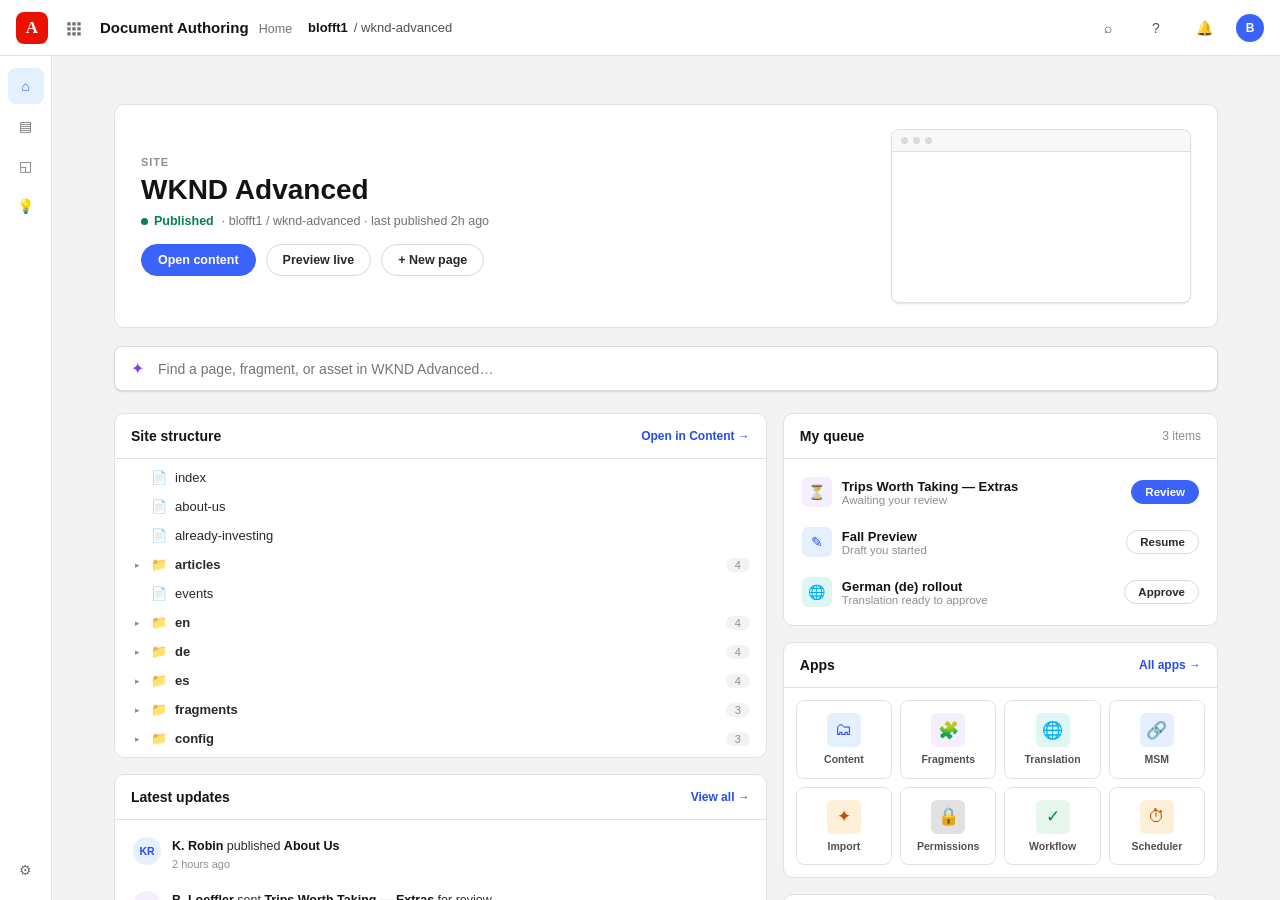
==== commit 7d9029f6: "Site structure tree + page deep-link into Experience Workspace" ====
--- a/tools/da-redesign/index.html
+++ b/tools/da-redesign/index.html
@@ -201,15 +201,71 @@
 findInput.addEventListener('focus', renderFind);
 document.addEventListener('click', (e) => { if(!document.querySelector('.find').contains(e.target)) findResults.classList.remove('open'); });
 
-/* ---------- Site structure quick view ---------- */
-const mtreeData = [
-  { n:'index', ic:'📄' }, { n:'about-us', ic:'📄' }, { n:'articles', ic:'📁', c:12 },
-  { n:'events', ic:'📄' }, { n:'en', ic:'📁', c:9 }, { n:'de', ic:'📁', c:9 },
-  { n:'es', ic:'📁', c:9 }, { n:'fragments', ic:'📁', c:7 }, { n:'config', ic:'📁', c:3 },
-];
-document.getElementById('mtree').innerHTML = mtreeData.map((r) =>
-  `<a class="mtree-row" href="workspace.html"><span class="mt-ic">${r.ic}</span>${r.n}${r.c ? `<span class="mt-count">${r.c}</span>` : ''}</a>`
-).join('');
+/* ---------- Site structure tree (folders expand; pages open Experience Workspace) ---------- */
+const localeChildren = (lang) => [
+  { name:'index', type:'page' },
+  { name:'about-us', type:'page' },
+  { name:'articles', type:'folder', children:[
+    { name:'trips-worth-taking', type:'page' },
+    { name:'weekend-escapes', type:'page' },
+  ] },
+  { name:'events', type:'page' },
+];
+const siteTree = [
+  { name:'index', type:'page' },
+  { name:'about-us', type:'page' },
+  { name:'already-investing', type:'page' },
+  { name:'articles', type:'folder', children:[
+    { name:'trips-worth-taking', type:'page' },
+    { name:'weekend-escapes', type:'page' },
+    { name:'gear-guide', type:'page' },
+    { name:'2026', type:'folder', children:[
+      { name:'q1-recap', type:'page' },
+      { name:'summer-guide', type:'page' },
+      { name:'fall-preview', type:'page' },
+    ] },
+  ] },
+  { name:'events', type:'page' },
+  { name:'en', type:'folder', children: localeChildren('en') },
+  { name:'de', type:'folder', children: localeChildren('de') },
+  { name:'es', type:'folder', children: localeChildren('es') },
+  { name:'fragments', type:'folder', children:[
+    { name:'related-articles', type:'page' },
+    { name:'hero-banner', type:'page' },
+    { name:'cta-newsletter', type:'page' },
+  ] },
+  { name:'config', type:'folder', children:[
+    { name:'nav', type:'page' },
+    { name:'footer', type:'page' },
+    { name:'site-config', type:'page' },
+  ] },
+];
+function renderTree(nodes, depth){
+  return `<div class="tree-group"${depth > 0 ? ' style="display:none"' : ''}>` + nodes.map((n) => {
+    const pad = 10 + depth * 16;
+    if(n.type === 'folder'){
+      return `<div class="tree-node">
+        <div class="tree-row folder" data-folder="1" style="padding-left:${pad}px"><span class="tw">▸</span><span class="ti">📁</span><span class="tn">${n.name}</span><span class="tc">${n.children.length}</span></div>
+        ${renderTree(n.children, depth + 1)}
+      </div>`;
+    }
+    return `<div class="tree-row page" data-page="${n.name}" style="padding-left:${pad}px"><span class="tw"></span><span class="ti">📄</span><span class="tn">${n.name}</span></div>`;
+  }).join('') + `</div>`;
+}
+const mtree = document.getElementById('mtree');
+mtree.innerHTML = renderTree(siteTree, 0);
+mtree.addEventListener('click', (e) => {
+  const folderRow = e.target.closest('.tree-row.folder');
+  if(folderRow){
+    const group = folderRow.parentElement.querySelector(':scope > .tree-group');
+    const open = group.style.display !== 'none';
+    group.style.display = open ? 'none' : 'block';
+    folderRow.querySelector('.tw').textContent = open ? '▸' : '▾';
+    return;
+  }
+  const pageRow = e.target.closest('.tree-row.page');
+  if(pageRow){ window.location.href = 'workspace.html?page=' + encodeURIComponent(pageRow.dataset.page); }
+});
 
 /* ---------- Latest updates ---------- */
 const activity = [
--- a/tools/da-redesign/styles.css
+++ b/tools/da-redesign/styles.css
@@ -711,6 +711,13 @@
 .mtree-row:hover{ background:var(--blue-100); }
 .mtree-row .mt-ic{ width:16px; text-align:center; color:var(--gray-500); }
 .mtree-row .mt-count{ margin-left:auto; font-size:11px; color:var(--gray-500); background:var(--gray-100); border-radius:var(--radius-pill); padding:1px 9px; }
+.tree-row{ display:flex; align-items:center; gap:8px; padding:7px 10px; border-radius:var(--radius-s); font-size:13px; cursor:pointer; color:var(--gray-800); }
+.tree-row:hover{ background:var(--blue-100); }
+.tree-row .tw{ width:12px; text-align:center; color:var(--gray-500); font-size:9px; flex:0 0 auto; }
+.tree-row .ti{ width:16px; text-align:center; flex:0 0 auto; }
+.tree-row .tn{ flex:1; min-width:0; }
+.tree-row.folder .tn{ font-weight:600; }
+.tree-row .tc{ font-size:11px; color:var(--gray-500); background:var(--gray-100); border-radius:var(--radius-pill); padding:1px 9px; flex:0 0 auto; }
 
 .app-mini-grid{ display:grid; grid-template-columns:repeat(4,1fr); gap:8px; padding:12px; }
 .app-mini{ display:flex; flex-direction:column; align-items:center; gap:6px; padding:12px 6px; border:1px solid var(--gray-200); border-radius:var(--radius-m); cursor:pointer; text-decoration:none; background:#fff; }
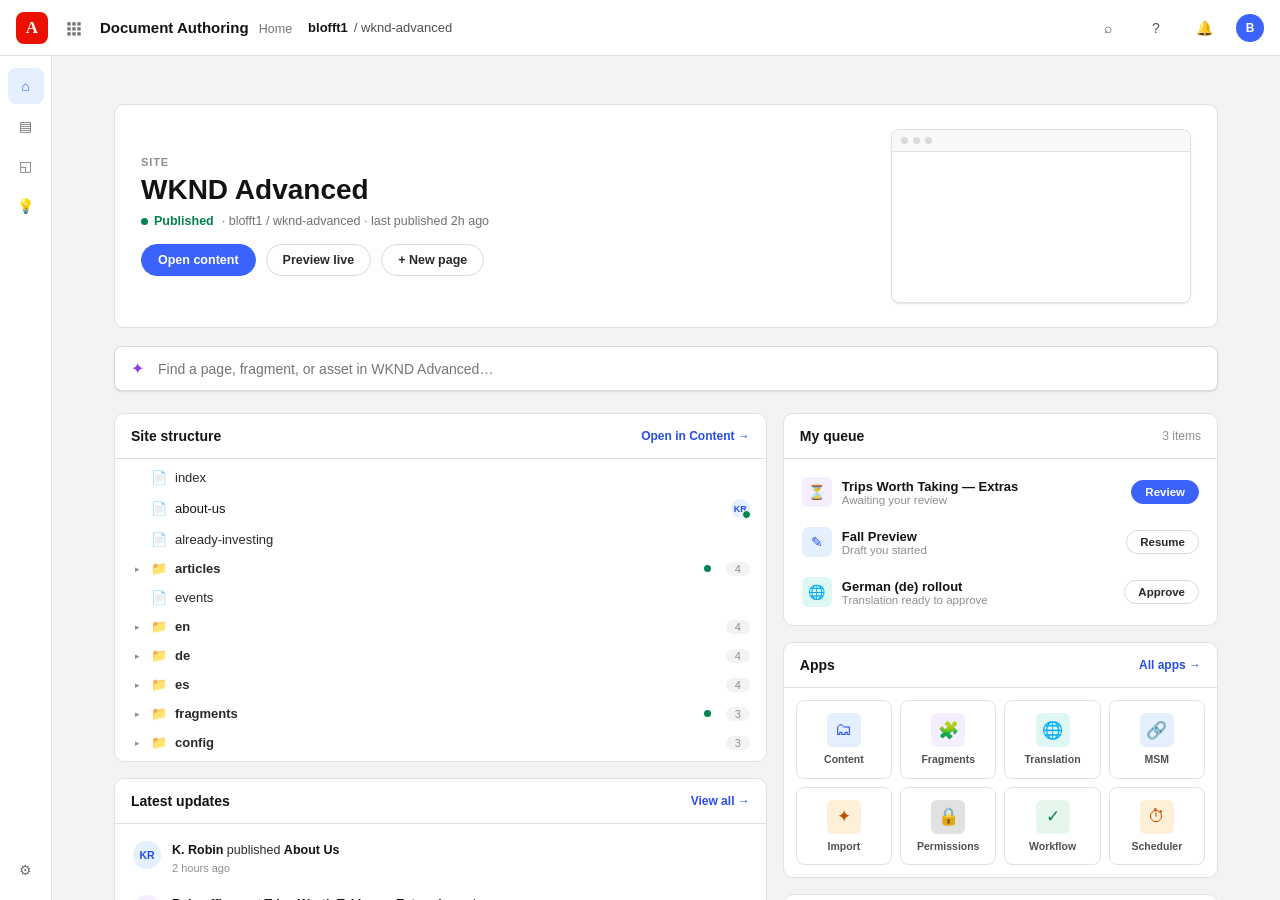
==== commit 4912e904: "Tree: highlight pages being edited" ====
--- a/tools/da-redesign/index.html
+++ b/tools/da-redesign/index.html
@@ -213,7 +213,7 @@
 ];
 const siteTree = [
   { name:'index', type:'page' },
-  { name:'about-us', type:'page' },
+  { name:'about-us', type:'page', editing:{ by:'K. Robin', initials:'KR', color:'c-blue' } },
   { name:'already-investing', type:'page' },
   { name:'articles', type:'folder', children:[
     { name:'trips-worth-taking', type:'page' },
@@ -222,7 +222,7 @@
     { name:'2026', type:'folder', children:[
       { name:'q1-recap', type:'page' },
       { name:'summer-guide', type:'page' },
-      { name:'fall-preview', type:'page' },
+      { name:'fall-preview', type:'page', editing:{ by:'you', initials:'B', color:'c-green' } },
     ] },
   ] },
   { name:'events', type:'page' },
@@ -231,7 +231,7 @@
   { name:'es', type:'folder', children: localeChildren('es') },
   { name:'fragments', type:'folder', children:[
     { name:'related-articles', type:'page' },
-    { name:'hero-banner', type:'page' },
+    { name:'hero-banner', type:'page', editing:{ by:'K. Robin', initials:'KR', color:'c-blue' } },
     { name:'cta-newsletter', type:'page' },
   ] },
   { name:'config', type:'folder', children:[
@@ -240,16 +240,21 @@
     { name:'site-config', type:'page' },
   ] },
 ];
+function hasEditingDescendant(node){
+  return (node.children || []).some((c) => c.editing || (c.type === 'folder' && hasEditingDescendant(c)));
+}
 function renderTree(nodes, depth){
   return `<div class="tree-group"${depth > 0 ? ' style="display:none"' : ''}>` + nodes.map((n) => {
     const pad = 10 + depth * 16;
     if(n.type === 'folder'){
+      const dot = hasEditingDescendant(n) ? '<span class="fdot" title="Contains pages being edited"></span>' : '';
       return `<div class="tree-node">
-        <div class="tree-row folder" data-folder="1" style="padding-left:${pad}px"><span class="tw">▸</span><span class="ti">📁</span><span class="tn">${n.name}</span><span class="tc">${n.children.length}</span></div>
+        <div class="tree-row folder" data-folder="1" style="padding-left:${pad}px"><span class="tw">▸</span><span class="ti">📁</span><span class="tn">${n.name}</span>${dot}<span class="tc">${n.children.length}</span></div>
         ${renderTree(n.children, depth + 1)}
       </div>`;
     }
-    return `<div class="tree-row page" data-page="${n.name}" style="padding-left:${pad}px"><span class="tw"></span><span class="ti">📄</span><span class="tn">${n.name}</span></div>`;
+    const edit = n.editing ? `<span class="tree-edit ${n.editing.color}" title="Being edited by ${n.editing.by}">${n.editing.initials}</span>` : '';
+    return `<div class="tree-row page${n.editing ? ' editing' : ''}" data-page="${n.name}" style="padding-left:${pad}px"><span class="tw"></span><span class="ti">📄</span><span class="tn">${n.name}</span>${edit}</div>`;
   }).join('') + `</div>`;
 }
 const mtree = document.getElementById('mtree');
--- a/tools/da-redesign/styles.css
+++ b/tools/da-redesign/styles.css
@@ -718,6 +718,11 @@
 .tree-row .tn{ flex:1; min-width:0; }
 .tree-row.folder .tn{ font-weight:600; }
 .tree-row .tc{ font-size:11px; color:var(--gray-500); background:var(--gray-100); border-radius:var(--radius-pill); padding:1px 9px; flex:0 0 auto; }
+.tree-row.editing .tn{ color:var(--gray-900); }
+.tree-edit{ margin-left:auto; width:19px; height:19px; border-radius:50%; font-size:9px; font-weight:700; display:flex; align-items:center; justify-content:center; flex:0 0 auto; position:relative; }
+.tree-edit::after{ content:''; position:absolute; right:-1px; bottom:-1px; width:7px; height:7px; border-radius:50%; background:var(--green-700); border:1.5px solid #fff; }
+.tree-row .fdot{ width:7px; height:7px; border-radius:50%; background:var(--green-700); flex:0 0 auto; margin-left:auto; margin-right:7px; }
+.tree-row.folder .fdot + .tc{ margin-left:0; }
 
 .app-mini-grid{ display:grid; grid-template-columns:repeat(4,1fr); gap:8px; padding:12px; }
 .app-mini{ display:flex; flex-direction:column; align-items:center; gap:6px; padding:12px 6px; border:1px solid var(--gray-200); border-radius:var(--radius-m); cursor:pointer; text-decoration:none; background:#fff; }
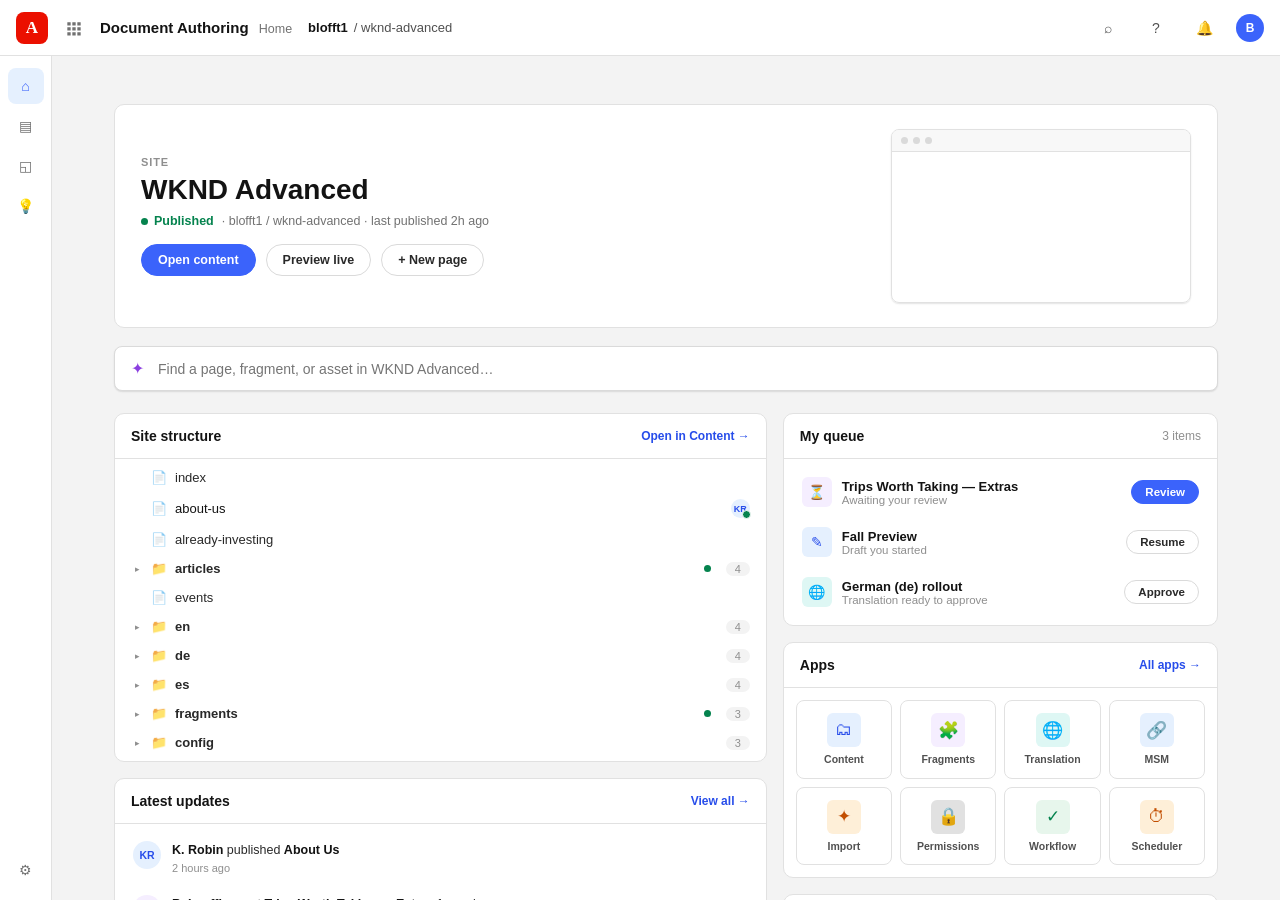
==== commit ef80f166: "DA bundle: absolute asset/nav paths + viewport (fix styling/sizing inside DA)" ====
--- a/tools/da-redesign/index.html
+++ b/tools/da-redesign/index.html
@@ -4,7 +4,7 @@
 <meta charset="UTF-8">
 <meta name="viewport" content="width=device-width, initial-scale=1">
 <title>WKND Advanced — Document Authoring</title>
-<link rel="stylesheet" href="styles.css">
+<link rel="stylesheet" href="/tools/da-redesign/styles.css">
 </head>
 <body>
 
@@ -22,12 +22,12 @@
 
   <div class="appsw-menu" id="appswMenu">
     <div class="appsw-label">Content</div>
-    <a class="appsw-item" href="workspace.html"><span class="si">🗂</span> Sites &amp; Content</a>
-    <a class="appsw-item" href="fragments.html"><span class="si">🧩</span> Content Fragments</a>
-    <a class="appsw-item" href="translation.html"><span class="si">🌐</span> Translation</a>
-    <a class="appsw-item" href="aemcoder.html"><span class="si">✦</span> Import (AEM Coder)</a>
+    <a class="appsw-item" href="/tools/da-redesign/workspace.html"><span class="si">🗂</span> Sites &amp; Content</a>
+    <a class="appsw-item" href="/tools/da-redesign/fragments.html"><span class="si">🧩</span> Content Fragments</a>
+    <a class="appsw-item" href="/tools/da-redesign/translation.html"><span class="si">🌐</span> Translation</a>
+    <a class="appsw-item" href="/tools/da-redesign/aemcoder.html"><span class="si">✦</span> Import (AEM Coder)</a>
     <div class="appsw-label">Governance</div>
-    <a class="appsw-item" href="msm.html"><span class="si">🔗</span> Multi-Site Management</a>
+    <a class="appsw-item" href="/tools/da-redesign/msm.html"><span class="si">🔗</span> Multi-Site Management</a>
     <a class="appsw-item" href="#" data-app="permissions"><span class="si">🔒</span> Permissions</a>
     <a class="appsw-item" href="#" data-app="workflow"><span class="si">✓</span> Workflow &amp; Governance</a>
     <a class="appsw-item" href="#" data-app="scheduler"><span class="si">⏱</span> Scheduler</a>
@@ -52,8 +52,8 @@
             <h1>WKND Advanced</h1>
             <div class="meta"><span class="status published"><span class="dot"></span>Published</span> · blofft1 / wknd-advanced · last published 2h ago</div>
             <div class="hero-actions">
-              <a class="btn primary" href="workspace.html">Open content</a>
-              <a class="btn" href="workspace.html">Preview live</a>
+              <a class="btn primary" href="/tools/da-redesign/workspace.html">Open content</a>
+              <a class="btn" href="/tools/da-redesign/workspace.html">Preview live</a>
               <button class="btn" id="newPageBtn">+ New page</button>
             </div>
           </div>
@@ -73,7 +73,7 @@
         <div class="dash-grid">
           <div class="dash-col">
             <div class="card">
-              <div class="card-head"><h3>Site structure</h3><a href="workspace.html">Open in Content →</a></div>
+              <div class="card-head"><h3>Site structure</h3><a href="/tools/da-redesign/workspace.html">Open in Content →</a></div>
               <div class="mtree" id="mtree"></div>
             </div>
             <div class="card">
@@ -120,7 +120,7 @@
             <div class="llmo-metric"><div class="n">18%</div><div class="l">Share of voice</div><div class="d">vs 4 competitors</div></div>
           </div>
           <div class="card">
-            <div class="card-head"><h3>Opportunities · readability &amp; structure</h3><a href="workspace.html">Fix in Content →</a></div>
+            <div class="card-head"><h3>Opportunities · readability &amp; structure</h3><a href="/tools/da-redesign/workspace.html">Fix in Content →</a></div>
             <div id="llmoOps"></div>
           </div>
         </div>
@@ -193,7 +193,7 @@
   if(!q){ findResults.classList.remove('open'); return; }
   const hits = findIndex.filter((r) => r.t.toLowerCase().includes(q) || r.p.toLowerCase().includes(q)).slice(0, 7);
   findResults.innerHTML = hits.length
-    ? hits.map((r) => `<a class="find-row" href="workspace.html"><span class="fr-type ${r.c}">${r.ty}</span>${r.t}<span class="fr-path">${r.p}</span></a>`).join('')
+    ? hits.map((r) => `<a class="find-row" href="/tools/da-redesign/workspace.html"><span class="fr-type ${r.c}">${r.ty}</span>${r.t}<span class="fr-path">${r.p}</span></a>`).join('')
     : '<div class="find-row" style="color:var(--gray-500);cursor:default;">No matches</div>';
   findResults.classList.add('open');
 }
@@ -269,7 +269,7 @@
     return;
   }
   const pageRow = e.target.closest('.tree-row.page');
-  if(pageRow){ window.location.href = 'workspace.html?page=' + encodeURIComponent(pageRow.dataset.page); }
+  if(pageRow){ window.location.href = '/tools/da-redesign/workspace.html?page=' + encodeURIComponent(pageRow.dataset.page); }
 });
 
 /* ---------- Latest updates ---------- */
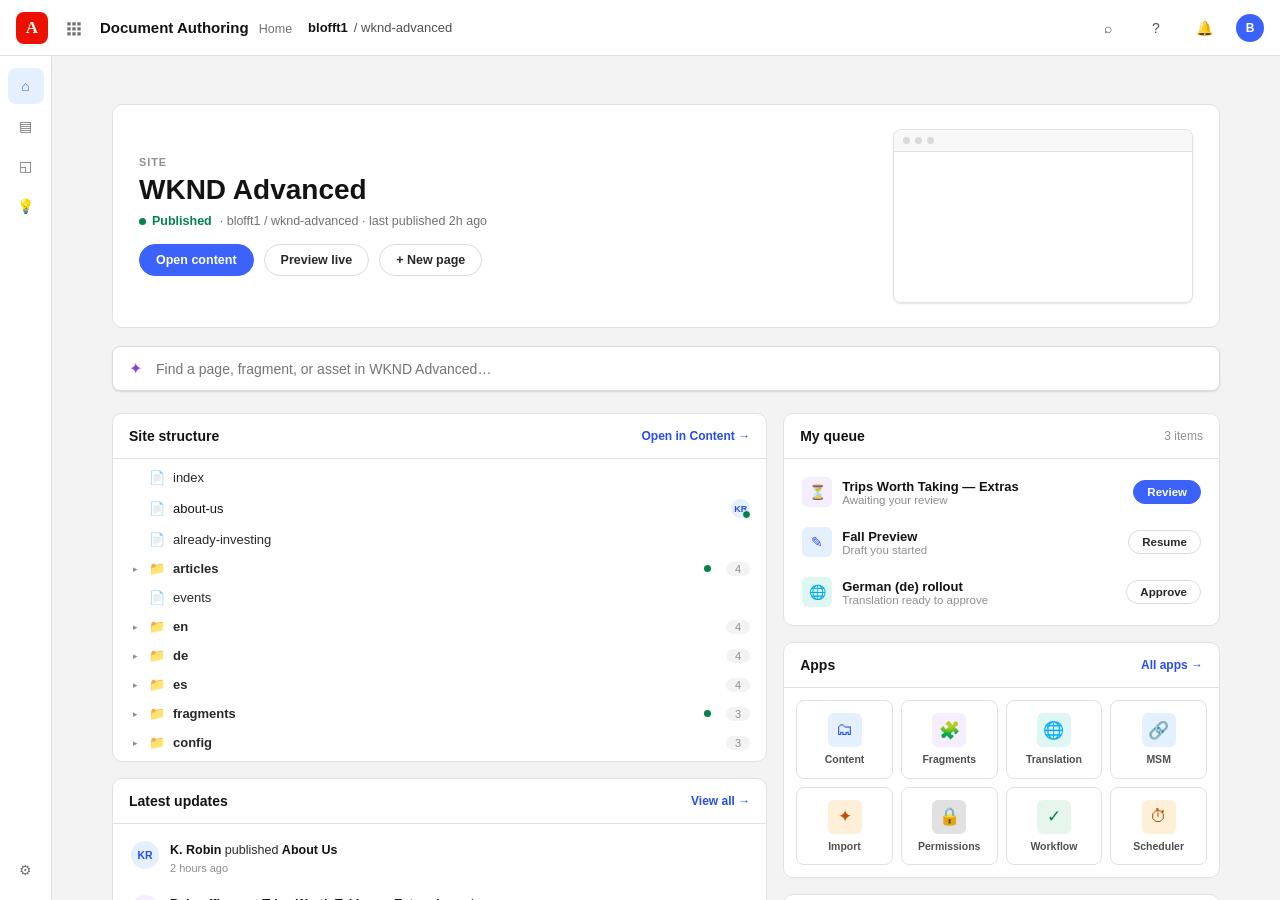
==== commit ece36428: "DA bundle: wider dashboard + versioned CSS link (v4) to bust cache" ====
--- a/tools/da-redesign/index.html
+++ b/tools/da-redesign/index.html
@@ -4,7 +4,7 @@
 <meta charset="UTF-8">
 <meta name="viewport" content="width=device-width, initial-scale=1">
 <title>WKND Advanced — Document Authoring</title>
-<link rel="stylesheet" href="/tools/da-redesign/styles.css">
+<link rel="stylesheet" href="/tools/da-redesign/styles.css?v=4">
 </head>
 <body>
 
--- a/tools/da-redesign/styles.css
+++ b/tools/da-redesign/styles.css
@@ -660,7 +660,7 @@
 .c-green{ background:var(--green-100); color:var(--green-700); }
 .c-gray{ background:var(--gray-200); color:var(--gray-700); }
 
-.dash{ max-width:1160px; margin:0 auto; padding:28px 28px 64px; }
+.dash{ max-width:1600px; margin:0 auto; padding:28px 32px 64px; }
 .site-hero{ display:grid; grid-template-columns:1fr 300px; gap:24px; align-items:center; background:var(--gray-50); border:1px solid var(--gray-200); border-radius:var(--radius-l); padding:24px 26px; margin-bottom:18px; }
 .site-hero .eyebrow{ font-size:11px; font-weight:700; text-transform:uppercase; letter-spacing:.08em; color:var(--gray-500); margin-bottom:6px; }
 .site-hero h1{ font-size:28px; margin:0 0 8px; }
